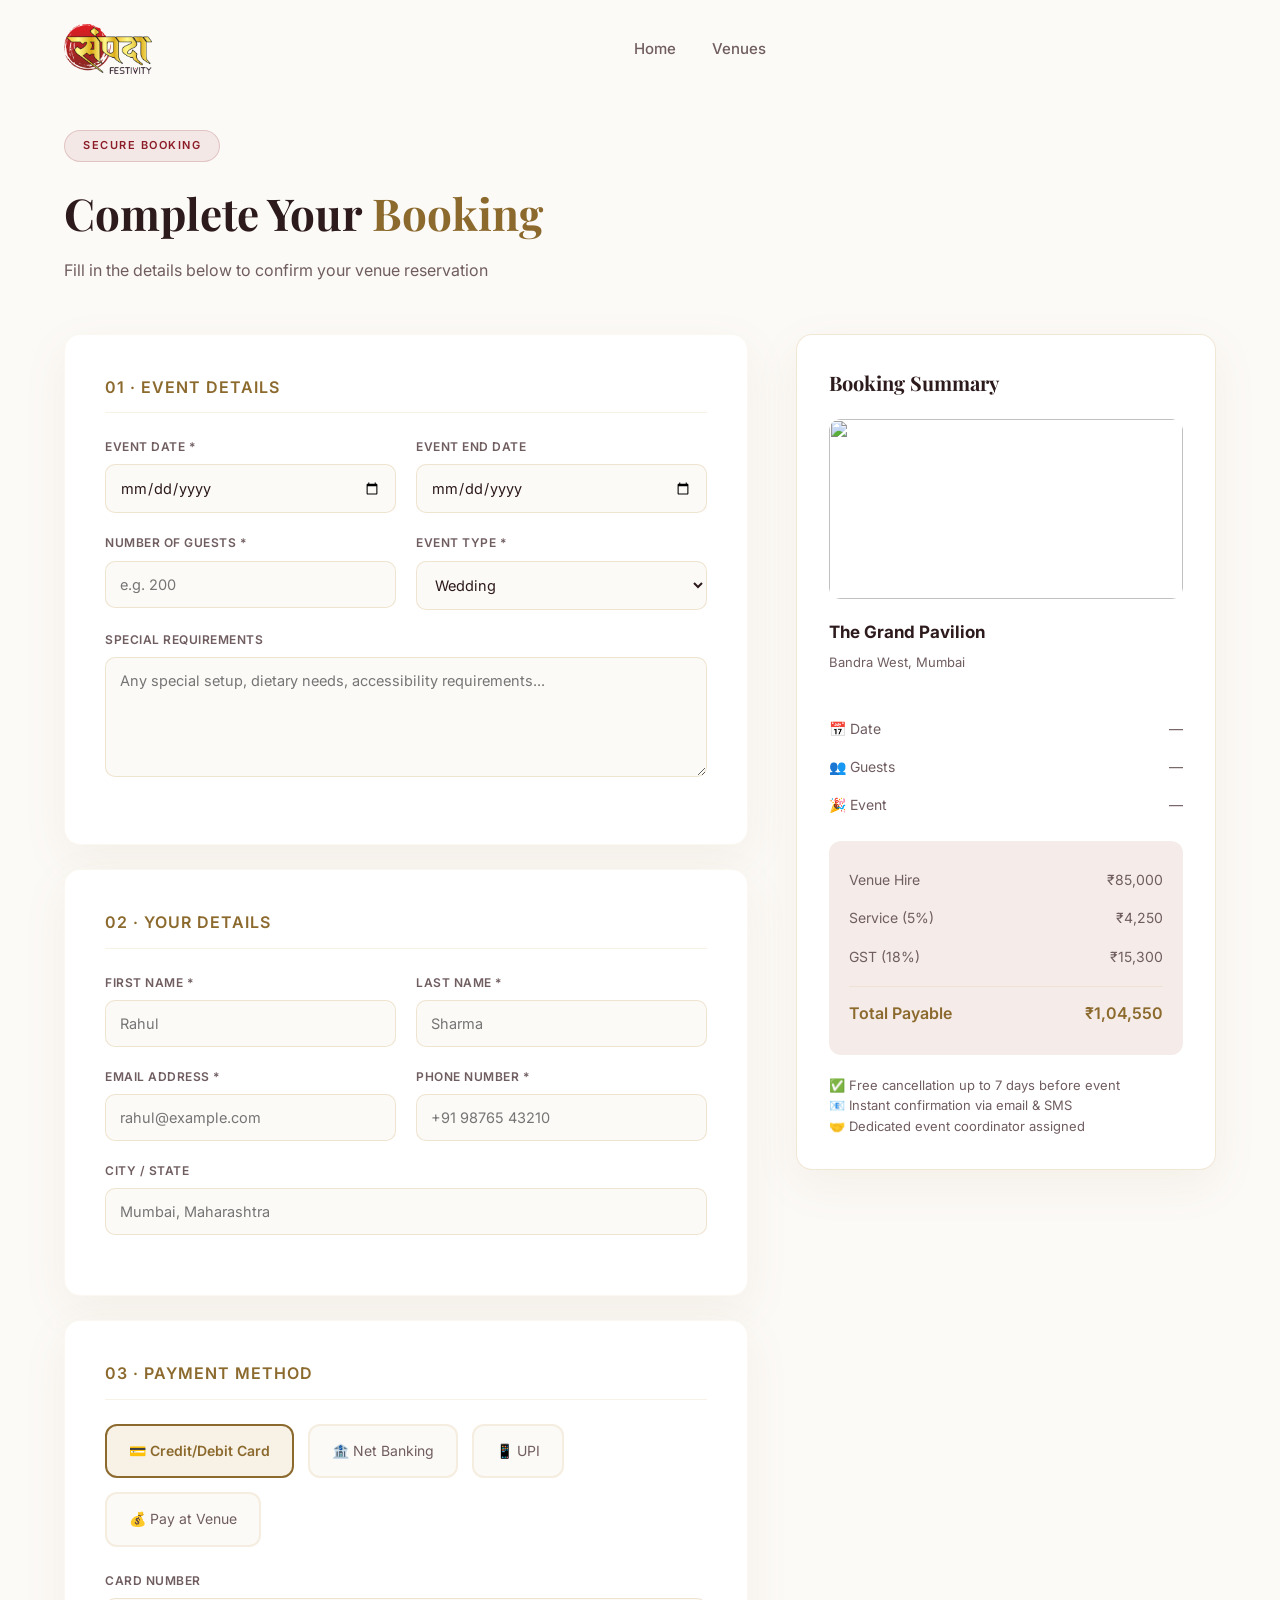
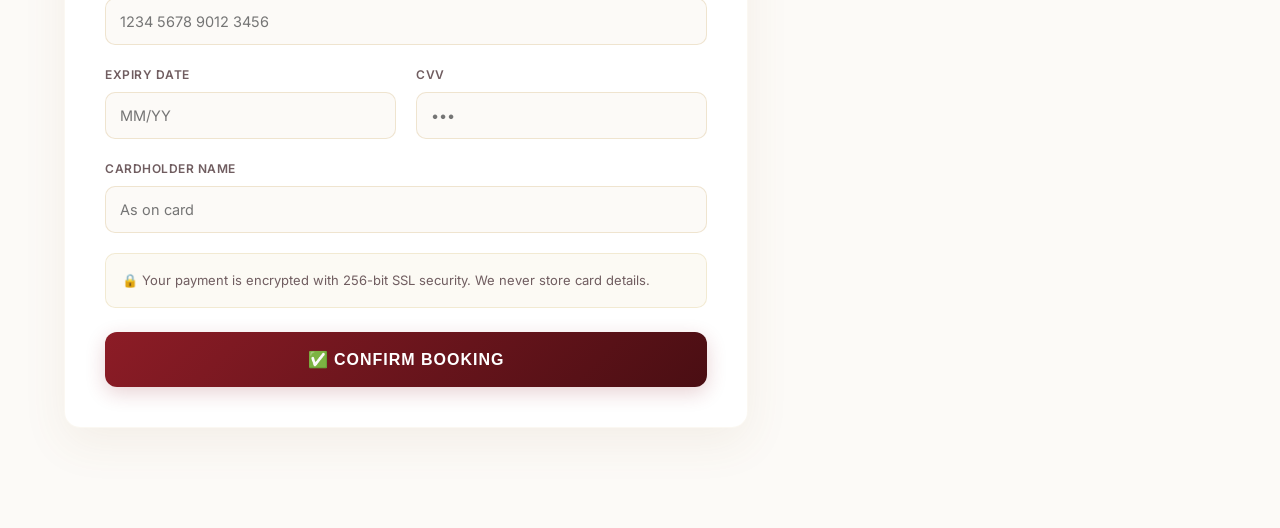
==== booking.html @ f0bd8e6b "Fix mobile header navigation layout, transparent hamburger contrast, and hero elements on small view" ====
<!DOCTYPE html>
<html lang="en">
<head>
  <meta charset="UTF-8"/>
  <meta name="viewport" content="width=device-width, initial-scale=1.0"/>
  <title>Book a Venue – Sampada Festivity</title>
  <link rel="preconnect" href="https://fonts.googleapis.com"/>
  <link href="https://fonts.googleapis.com/css2?family=Playfair+Display:wght@400;600;700&family=Inter:wght@300;400;500;600&display=swap" rel="stylesheet"/>
  <link rel="stylesheet" href="css/style.css"/>
</head>
<body>
<nav class="navbar scrolled" id="navbar">
  <div class="nav-container">
    <a href="index.html" class="logo"><img src="img/logo.png" alt="Sampada Festivity"></a>
    <ul class="nav-links">
      <li><a href="index.html">Home</a></li>
      <li><a href="venues.html">Venues</a></li>
    </ul>
    <button class="hamburger" id="hamburger">&#9776;</button>
  </div>
</nav>

<section class="booking-page">
  <div class="container">
    <span class="section-tag">Secure Booking</span>
    <h1>Complete Your <span class="gold">Booking</span></h1>
    <p style="color:var(--text-muted);margin-top:8px;">Fill in the details below to confirm your venue reservation</p>

    <div class="booking-layout">
      <!-- FORM -->
      <div>
        <!-- Step 1: Event Details -->
        <div class="booking-form-card" style="margin-bottom:24px;">
          <div class="form-section-title">01 · Event Details</div>
          <div class="form-row">
            <div class="form-group">
              <label>Event Date *</label>
              <input type="date" id="eventDate" required/>
            </div>
            <div class="form-group">
              <label>Event End Date</label>
              <input type="date" id="eventEndDate"/>
            </div>
          </div>
          <div class="form-row">
            <div class="form-group">
              <label>Number of Guests *</label>
              <input type="number" id="guestCount" placeholder="e.g. 200" min="10" required/>
            </div>
            <div class="form-group">
              <label>Event Type *</label>
              <select id="eventType">
                <option>Wedding</option>
                <option>Corporate</option>
                <option>Birthday</option>
                <option>Conference</option>
                <option>Party</option>
                <option>Other</option>
              </select>
            </div>
          </div>
          <div class="form-group">
            <label>Special Requirements</label>
            <textarea id="specialReq" placeholder="Any special setup, dietary needs, accessibility requirements..."></textarea>
          </div>
        </div>

        <!-- Step 2: Personal Info -->
        <div class="booking-form-card" style="margin-bottom:24px;">
          <div class="form-section-title">02 · Your Details</div>
          <div class="form-row">
            <div class="form-group">
              <label>First Name *</label>
              <input type="text" id="firstName" placeholder="Rahul" required/>
            </div>
            <div class="form-group">
              <label>Last Name *</label>
              <input type="text" id="lastName" placeholder="Sharma"/>
            </div>
          </div>
          <div class="form-row">
            <div class="form-group">
              <label>Email Address *</label>
              <input type="email" id="email" placeholder="rahul@example.com" required/>
            </div>
            <div class="form-group">
              <label>Phone Number *</label>
              <input type="tel" id="phone" placeholder="+91 98765 43210" required/>
            </div>
          </div>
          <div class="form-group">
            <label>City / State</label>
            <input type="text" id="city" placeholder="Mumbai, Maharashtra"/>
          </div>
        </div>

        <!-- Step 3: Payment -->
        <div class="booking-form-card">
          <div class="form-section-title">03 · Payment Method</div>
          <div class="payment-methods">
            <div class="pay-method active" onclick="selectPay(this)">💳 Credit/Debit Card</div>
            <div class="pay-method" onclick="selectPay(this)">🏦 Net Banking</div>
            <div class="pay-method" onclick="selectPay(this)">📱 UPI</div>
            <div class="pay-method" onclick="selectPay(this)">💰 Pay at Venue</div>
          </div>
          <div id="cardFields">
            <div class="form-group">
              <label>Card Number</label>
              <input type="text" placeholder="1234 5678 9012 3456" maxlength="19" id="cardNum" oninput="formatCard(this)"/>
            </div>
            <div class="form-row">
              <div class="form-group">
                <label>Expiry Date</label>
                <input type="text" placeholder="MM/YY" maxlength="5"/>
              </div>
              <div class="form-group">
                <label>CVV</label>
                <input type="password" placeholder="•••" maxlength="3"/>
              </div>
            </div>
            <div class="form-group">
              <label>Cardholder Name</label>
              <input type="text" placeholder="As on card"/>
            </div>
          </div>

          <div style="background:rgba(201,168,76,.06);border:1px solid rgba(201,168,76,.2);border-radius:10px;padding:16px;margin-top:16px;font-size:13px;color:var(--text-muted);">
            🔒 Your payment is encrypted with 256-bit SSL security. We never store card details.
          </div>

          <button class="btn btn-primary btn-full" style="margin-top:24px;border:none;cursor:pointer;font-size:16px;padding:18px;" onclick="submitBooking()">
            ✅ Confirm Booking
          </button>
        </div>
      </div>

      <!-- SUMMARY -->
      <div>
        <div class="booking-summary">
          <h3 style="font-family:'Playfair Display',serif;font-size:20px;margin-bottom:20px;">Booking Summary</h3>
          <img id="summaryImg" class="summary-venue-img" src="" alt=""/>
          <h4 id="summaryName" style="font-size:17px;margin-bottom:6px;">—</h4>
          <p style="color:var(--text-muted);font-size:13px;margin-bottom:20px;" id="summaryLocation">—</p>

          <div style="border-top:1px solid rgba(255,255,255,.06);padding-top:16px;">
            <div class="price-row"><span>📅 Date</span><span id="summaryDate">—</span></div>
            <div class="price-row"><span>👥 Guests</span><span id="summaryGuests">—</span></div>
            <div class="price-row"><span>🎉 Event</span><span id="summaryType">—</span></div>
          </div>

          <div class="price-breakdown" style="margin-top:16px;">
            <div class="price-row"><span>Venue Hire</span><span id="sumBase">₹—</span></div>
            <div class="price-row"><span>Service (5%)</span><span id="sumService">₹—</span></div>
            <div class="price-row"><span>GST (18%)</span><span id="sumGST">₹—</span></div>
            <div class="price-row total"><span>Total Payable</span><span id="sumTotal">₹—</span></div>
          </div>

          <div style="margin-top:20px;font-size:13px;color:var(--text-muted);line-height:1.6;">
            ✅ Free cancellation up to 7 days before event<br/>
            📧 Instant confirmation via email & SMS<br/>
            🤝 Dedicated event coordinator assigned
          </div>
        </div>
      </div>
    </div>
  </div>
</section>

<script src="js/data.js"></script>
<script src="js/main.js"></script>
<script>
// Load saved booking data
let bookingData = {};
try { bookingData = JSON.parse(sessionStorage.getItem('bookingData') || '{}'); } catch(e){}

const venue = venues.find(v => v.id === bookingData.venueId) || venues[0];
const price = venue.price;

// Pre-fill form
if(bookingData.date) document.getElementById('eventDate').value = bookingData.date;
if(bookingData.guests) document.getElementById('guestCount').value = bookingData.guests;
if(bookingData.type) document.getElementById('eventType').value = bookingData.type;

// Summary
document.getElementById('summaryImg').src = venue.img;
document.getElementById('summaryName').textContent = venue.name;
document.getElementById('summaryLocation').textContent = venue.location;
document.getElementById('summaryDate').textContent = bookingData.date || '—';
document.getElementById('summaryGuests').textContent = bookingData.guests ? bookingData.guests + ' guests' : '—';
document.getElementById('summaryType').textContent = bookingData.type || '—';

const fmt = n => '₹' + n.toLocaleString('en-IN');
const service = Math.round(price * .05);
const gst = Math.round(price * .18);
const total = price + service + gst;
document.getElementById('sumBase').textContent = fmt(price);
document.getElementById('sumService').textContent = fmt(service);
document.getElementById('sumGST').textContent = fmt(gst);
document.getElementById('sumTotal').textContent = fmt(total);

function selectPay(el){
  document.querySelectorAll('.pay-method').forEach(e => e.classList.remove('active'));
  el.classList.add('active');
  document.getElementById('cardFields').style.display =
    el.textContent.includes('Card') ? 'block' : 'none';
}

function formatCard(el){
  el.value = el.value.replace(/\D/g,'').replace(/(.{4})/g,'$1 ').trim().slice(0,19);
}

function submitBooking(){
  const required = ['eventDate','guestCount','firstName','email','phone'];
  for(const id of required){
    if(!document.getElementById(id)?.value){
      document.getElementById(id)?.focus();
      alert('Please fill in all required fields.');
      return;
    }
  }
  const ref = 'SF' + Date.now().toString().slice(-8).toUpperCase();
  const finalData = {
    ref, venueName: venue.name, venueLocation: venue.location,
    date: document.getElementById('eventDate').value,
    guests: document.getElementById('guestCount').value,
    type: document.getElementById('eventType').value,
    name: document.getElementById('firstName').value + ' ' + (document.getElementById('lastName').value||''),
    email: document.getElementById('email').value,
    total: fmt(total)
  };
  sessionStorage.setItem('confirmData', JSON.stringify(finalData));
  location.href = 'confirmation.html';
}

window.selectPay = selectPay;
window.formatCard = formatCard;
window.submitBooking = submitBooking;
</script>
</body>
</html>
---- css/style.css ----
/* ===== LIGHT LUXURY GOLD & CRIMSON THEME TOKENS ===== */
:root {
  --crimson: #8C1C26;       /* Premium Royal Crimson Red from logo */
  --crimson-light: #FDF7F7; /* Soft Crimson-tinted Ivory */
  --crimson-dark: #4A0E13;  /* Deep Rich Maroon */
  --gold: #C5A059;          /* Classic Gold */
  --gold-light: #E5CFA3;    /* Light Champagne Gold */
  --gold-dark: #8C6A2E;     /* Deep Metallic Gold */
  --dark: #1F1113;          /* Warm Black with Crimson undertones */
  --white: #FFFFFF;
  --bg-primary: #FCFAF7;    /* Luxurious Warm Alabaster */
  --bg-secondary: #F5ECE9;  /* Warm Champagne Crimson Sand */
  --bg-tertiary: #EAE2DC;   /* Soft Warm Linen */
  --text: #2D1A1C;          /* Deep Crimson-Charcoal */
  --text-muted: #705D60;    /* Muted Warm Slate Grey */
  --radius: 16px;
  --shadow: 0 15px 45px rgba(140, 106, 46, 0.08);
  --shadow-hover: 0 25px 60px rgba(140, 106, 46, 0.15);
  --border: 1px solid rgba(197, 160, 89, 0.15);
  --border-light: 1px solid rgba(197, 160, 89, 0.08);
}

/* ===== RESET & BASE ===== */
* {
  margin: 0;
  padding: 0;
  box-sizing: border-box;
}

html {
  scroll-behavior: smooth;
}

body {
  font-family: 'Inter', sans-serif;
  background: var(--bg-primary);
  color: var(--text);
  overflow-x: hidden;
  line-height: 1.6;
}

a {
  text-decoration: none;
  color: inherit;
  transition: all 0.3s ease;
}

img {
  max-width: 100%;
}

.container {
  max-width: 1200px;
  margin: 0 auto;
  padding: 0 24px;
}

.section {
  padding: 100px 0;
}

.gold {
  color: var(--gold-dark);
  font-weight: 700;
}

/* ===== BUTTONS ===== */
.btn {
  display: inline-block;
  padding: 14px 32px;
  border-radius: 50px;
  font-weight: 600;
  font-size: 14px;
  letter-spacing: 1px;
  text-transform: uppercase;
  cursor: pointer;
  transition: all 0.3s cubic-bezier(0.16, 1, 0.3, 1);
  border: 2px solid transparent;
}

.btn-primary {
  background: linear-gradient(135deg, var(--crimson) 0%, var(--crimson-dark) 100%);
  color: var(--white);
  box-shadow: 0 6px 20px rgba(140, 28, 38, 0.2);
}

.btn-primary:hover {
  transform: translateY(-2px);
  box-shadow: 0 10px 30px rgba(140, 28, 38, 0.35);
  background: var(--gold-dark);
  color: var(--white);
}

.btn-outline {
  border-color: var(--crimson);
  color: var(--crimson);
  background: rgba(140, 28, 38, 0.03);
}

.btn-outline:hover {
  background: var(--crimson);
  color: var(--white);
  box-shadow: 0 6px 20px rgba(140, 28, 38, 0.25);
}

.btn-white {
  background: var(--white);
  color: var(--text);
  border-color: rgba(140, 28, 38, 0.15);
}

.btn-white:hover {
  background: var(--bg-secondary);
  transform: translateY(-2px);
  border-color: var(--crimson);
}

.btn-gold {
  background: var(--crimson);
  color: var(--white);
  border-color: var(--crimson);
}

.btn-gold:hover {
  background: var(--crimson-dark);
}

.btn-book {
  background: var(--bg-secondary);
  border: 1px solid var(--crimson);
  color: var(--crimson);
  padding: 9px 22px;
  border-radius: 50px;
  font-size: 13px;
  font-weight: 600;
  transition: all 0.3s;
}

.btn-book:hover {
  background: var(--crimson);
  color: var(--white);
  transform: scale(1.05);
  box-shadow: 0 4px 12px rgba(140, 28, 38, 0.2);
}

/* ===== NAVBAR ===== */
.navbar {
  position: fixed;
  top: 0;
  left: 0;
  right: 0;
  z-index: 1000;
  padding: 24px 0;
  transition: all 0.4s ease;
  background: transparent;
}

.navbar.scrolled {
  background: rgba(249, 248, 245, 0.95);
  backdrop-filter: blur(20px);
  box-shadow: 0 4px 30px rgba(140, 106, 46, 0.05);
  padding: 14px 0;
  border-bottom: 1px solid rgba(197, 160, 89, 0.08);
}

.nav-container {
  max-width: 1200px;
  margin: 0 auto;
  padding: 0 24px;
  display: flex;
  align-items: center;
  justify-content: space-between;
  gap: 32px;
}

.logo {
  display: flex;
  align-items: center;
  gap: 12px;
}

.logo img {
  height: 50px;
  width: auto;
  object-fit: contain;
  transition: transform 0.3s cubic-bezier(0.16, 1, 0.3, 1);
  display: block;
}

.logo:hover img {
  transform: scale(1.06);
}

.nav-links {
  display: flex;
  list-style: none;
  gap: 36px;
  margin: 0 auto;
}

.nav-links a {
  font-size: 15px;
  color: var(--text-muted);
  font-weight: 500;
  transition: color 0.3s;
}

.nav-links a:hover, .nav-links a.active {
  color: var(--gold-dark);
}

.nav-actions {
  display: flex;
  gap: 14px;
}

.hamburger {
  display: none;
  background: none;
  border: none;
  color: var(--text);
  font-size: 26px;
  cursor: pointer;
}

/* ===== HERO SECTION ===== */
.hero-section {
  position: relative;
  width: 100%;
  height: 100vh;
  min-height: 700px;
  background: url('https://images.unsplash.com/photo-1519167758481-83f550bb49b3?w=1600&q=80') center/cover no-repeat fixed;
  display: flex;
  align-items: center;
  justify-content: center;
  padding: 0 24px;
}

.hero-overlay {
  position: absolute;
  inset: 0;
  background: linear-gradient(to bottom, rgba(29, 29, 38, 0.4), rgba(29, 29, 38, 0.8));
  z-index: 1;
}

.hero-content {
  position: relative;
  z-index: 2;
  text-align: center;
  max-width: 900px;
  margin-top: 60px;
}

.hero-badge {
  display: inline-block;
  background: rgba(255, 255, 255, 0.15);
  backdrop-filter: blur(10px);
  border: 1px solid rgba(255, 255, 255, 0.3);
  color: var(--white);
  padding: 8px 20px;
  border-radius: 50px;
  font-size: 12px;
  letter-spacing: 2px;
  margin-bottom: 24px;
  text-transform: uppercase;
  font-weight: 600;
}

.hero-content h1 {
  font-family: 'Playfair Display', serif;
  font-size: clamp(2.5rem, 5vw, 4.5rem);
  font-weight: 700;
  line-height: 1.1;
  color: var(--white);
  margin-bottom: 20px;
  text-shadow: 0 4px 20px rgba(0,0,0,0.4);
}

.hero-content h1 .gold {
  color: var(--gold);
}

.hero-content p {
  font-size: clamp(1rem, 2vw, 1.25rem);
  color: rgba(255, 255, 255, 0.9);
  max-width: 700px;
  margin: 0 auto 40px;
  font-weight: 400;
  text-shadow: 0 2px 10px rgba(0,0,0,0.5);
}

.hero-search {
  background: var(--white);
  padding: 16px;
  border-radius: 100px;
  display: flex;
  align-items: center;
  justify-content: space-between;
  box-shadow: 0 20px 40px rgba(0,0,0,0.2);
  max-width: 800px;
  margin: 0 auto;
}

.search-field {
  flex: 1;
  display: flex;
  flex-direction: column;
  text-align: left;
  padding: 0 24px;
  border-right: 1px solid rgba(0,0,0,0.1);
}

.search-field:last-of-type {
  border-right: none;
}

.search-field label {
  font-size: 11px;
  font-weight: 700;
  text-transform: uppercase;
  color: var(--text-muted);
  letter-spacing: 1px;
  margin-bottom: 4px;
}

.search-field select {
  border: none;
  background: transparent;
  font-size: 15px;
  font-weight: 600;
  color: var(--text);
  outline: none;
  font-family: 'Inter', sans-serif;
  cursor: pointer;
  appearance: none;
}

.search-btn {
  padding: 16px 36px;
  border-radius: 100px;
  font-size: 15px;
  border: none;
}

/* ===== SCROLL INDICATOR ===== */
.scroll-indicator {
  position: absolute;
  bottom: 40px;
  left: 50%;
  transform: translateX(-50%);
  display: flex;
  flex-direction: column;
  align-items: center;
  color: var(--white);
  cursor: pointer;
  z-index: 10;
  opacity: 0.8;
  transition: opacity 0.3s;
}

.scroll-indicator:hover {
  opacity: 1;
}

.scroll-indicator span {
  font-size: 11px;
  text-transform: uppercase;
  letter-spacing: 2px;
  margin-bottom: 12px;
  font-weight: 600;
  text-shadow: 0 2px 4px rgba(0,0,0,0.5);
}

.mouse-icon {
  width: 26px;
  height: 40px;
  border: 2px solid rgba(255,255,255,0.7);
  border-radius: 20px;
  position: relative;
  box-shadow: 0 2px 4px rgba(0,0,0,0.3);
}

.mouse-icon .wheel {
  width: 4px;
  height: 8px;
  background: var(--white);
  border-radius: 2px;
  position: absolute;
  top: 6px;
  left: 50%;
  transform: translateX(-50%);
  animation: scrollWheel 2s infinite ease-in-out;
}

@keyframes scrollWheel {
  0% { transform: translate(-50%, 0); opacity: 1; }
  100% { transform: translate(-50%, 15px); opacity: 0; }
}

/* ===== STATS BAR ===== */
.stats-bar {
  background: var(--bg-secondary);
  border-top: 1px solid rgba(197, 160, 89, 0.15);
  border-bottom: 1px solid rgba(197, 160, 89, 0.15);
  padding: 60px 0;
}

.stats-bar {
  display: flex;
  justify-content: center;
}

.stat-item {
  flex: 1;
  text-align: center;
  padding: 0 20px;
  border-right: 1px solid rgba(197, 160, 89, 0.12);
}

.stat-item:last-child {
  border-right: none;
}

.stat-num {
  font-family: 'Playfair Display', serif;
  font-size: 52px;
  font-weight: 700;
  color: var(--gold-dark);
}

.stat-item span:not(.stat-num) {
  font-size: 34px;
  color: var(--gold-dark);
  font-weight: 700;
}

.stat-item p {
  color: var(--text-muted);
  font-size: 13px;
  margin-top: 6px;
  letter-spacing: 1px;
  text-transform: uppercase;
  font-weight: 600;
}

/* ===== SECTION HEADER ===== */
.section-header {
  text-align: center;
  margin-bottom: 60px;
  position: relative;
}

.section-tag {
  display: inline-block;
  background: rgba(140, 28, 38, 0.08);
  border: 1px solid rgba(140, 28, 38, 0.18);
  color: var(--crimson);
  padding: 6px 18px;
  border-radius: 50px;
  font-size: 11px;
  letter-spacing: 1.5px;
  text-transform: uppercase;
  margin-bottom: 16px;
  font-weight: 600;
}

.section-header h2 {
  font-family: 'Playfair Display', serif;
  font-size: clamp(32px, 4vw, 46px);
  color: var(--text);
  font-weight: 600;
}

.view-all {
  position: absolute;
  right: 0;
  top: 50%;
  transform: translateY(-50%);
  color: var(--gold-dark);
  font-weight: 600;
  font-size: 14px;
  transition: all 0.3s;
}

.view-all:hover {
  letter-spacing: 1.5px;
  color: var(--text);
}

/* ===== CATEGORIES ===== */
.categories-grid {
  display: grid;
  grid-template-columns: repeat(6, 1fr);
  gap: 20px;
}

.category-card {
  background: var(--white);
  border: var(--border-light);
  border-radius: var(--radius);
  padding: 40px 20px;
  text-align: center;
  transition: all 0.3s cubic-bezier(0.16, 1, 0.3, 1);
  cursor: pointer;
  box-shadow: var(--shadow);
}

.category-card:hover {
  border-color: var(--crimson);
  background: var(--crimson-light);
  transform: translateY(-6px);
  box-shadow: var(--shadow-hover);
}

.cat-icon {
  font-size: 44px;
  margin-bottom: 18px;
  filter: drop-shadow(0 4px 8px rgba(140, 106, 46, 0.12));
}

.category-card h3 {
  font-size: 16px;
  font-weight: 600;
  margin-bottom: 6px;
  color: var(--text);
}

.category-card p {
  font-size: 12px;
  color: var(--text-muted);
}

/* ===== VENUE CARDS ===== */
.venues-grid {
  display: grid;
  grid-template-columns: repeat(3, 1fr);
  gap: 32px;
}

.venue-card {
  background: var(--white);
  border-radius: var(--radius);
  overflow: hidden;
  border: var(--border-light);
  transition: all 0.3s cubic-bezier(0.16, 1, 0.3, 1);
  box-shadow: var(--shadow);
}

.venue-card:hover {
  transform: translateY(-8px);
  border-color: rgba(140, 28, 38, 0.25);
  box-shadow: var(--shadow-hover);
}

.venue-img {
  position: relative;
  height: 240px;
  overflow: hidden;
}

.venue-img img {
  width: 100%;
  height: 100%;
  object-fit: cover;
  transition: transform 0.5s;
}

.venue-card:hover .venue-img img {
  transform: scale(1.06);
}

.venue-badge {
  position: absolute;
  top: 14px;
  left: 14px;
  background: var(--crimson);
  color: var(--white);
  padding: 6px 14px;
  border-radius: 50px;
  font-size: 10px;
  font-weight: 700;
  text-transform: uppercase;
  letter-spacing: 1px;
}

.venue-fav {
  position: absolute;
  top: 14px;
  right: 14px;
  background: rgba(255, 255, 255, 0.85);
  width: 36px;
  height: 36px;
  border-radius: 50%;
  display: flex;
  align-items: center;
  justify-content: center;
  cursor: pointer;
  font-size: 16px;
  transition: all 0.3s;
  box-shadow: 0 4px 10px rgba(0,0,0,0.08);
}

.venue-fav:hover {
  background: var(--white);
  transform: scale(1.1);
}

.venue-info {
  padding: 24px;
}

.venue-info h3 {
  font-family: 'Playfair Display', serif;
  font-size: 20px;
  font-weight: 600;
  margin-bottom: 10px;
  color: var(--text);
}

.venue-meta {
  display: flex;
  gap: 18px;
  color: var(--text-muted);
  font-size: 13.5px;
  margin-bottom: 18px;
}

.venue-footer {
  display: flex;
  align-items: center;
  justify-content: space-between;
  border-top: 1px solid rgba(197, 160, 89, 0.1);
  padding-top: 16px;
}

.venue-price {
  font-family: 'Playfair Display', serif;
  font-size: 24px;
  color: var(--crimson);
  font-weight: 700;
}

.venue-price span {
  font-size: 12px;
  color: var(--text-muted);
  font-family: 'Inter', sans-serif;
}

.venue-rating {
  display: flex;
  align-items: center;
  gap: 4px;
  font-size: 13.5px;
  font-weight: 500;
}

/* ===== HOW IT WORKS ===== */
.how-section {
  background: var(--bg-secondary);
}

.steps-grid {
  display: grid;
  grid-template-columns: repeat(4, 1fr);
  gap: 28px;
}

.step-card {
  background: var(--white);
  border: var(--border-light);
  border-radius: var(--radius);
  padding: 40px 28px;
  text-align: center;
  position: relative;
  transition: all 0.3s;
  box-shadow: var(--shadow);
}

.step-card:hover {
  border-color: var(--gold);
  transform: translateY(-6px);
  box-shadow: var(--shadow-hover);
}

.step-number {
  position: absolute;
  top: 20px;
  right: 24px;
  font-family: 'Playfair Display', serif;
  font-size: 56px;
  color: rgba(197, 160, 89, 0.12);
  font-weight: 700;
}

.step-icon {
  font-size: 46px;
  margin-bottom: 20px;
  filter: drop-shadow(0 4px 8px rgba(140, 106, 46, 0.1));
}

.step-card h3 {
  font-size: 18px;
  font-weight: 600;
  margin-bottom: 12px;
  color: var(--text);
}

.step-card p {
  color: var(--text-muted);
  font-size: 14px;
  line-height: 1.6;
}

/* ===== TESTIMONIALS ===== */
.testimonials-grid {
  display: grid;
  grid-template-columns: repeat(3, 1fr);
  gap: 28px;
}

.testimonial-card {
  background: var(--white);
  border: var(--border-light);
  border-radius: var(--radius);
  padding: 36px;
  transition: all 0.3s;
  box-shadow: var(--shadow);
}

.testimonial-card:hover {
  border-color: rgba(197, 160, 89, 0.3);
  box-shadow: var(--shadow-hover);
}

.featured-testimonial {
  border-color: rgba(197, 160, 89, 0.4);
  background: linear-gradient(135deg, rgba(197, 160, 89, 0.03), var(--white));
}

.stars {
  color: var(--gold-dark);
  font-size: 18px;
  margin-bottom: 18px;
}

.testimonial-card p {
  color: var(--text-muted);
  font-size: 14.5px;
  line-height: 1.8;
  margin-bottom: 28px;
  font-style: italic;
}

.testimonial-author {
  display: flex;
  align-items: center;
  gap: 14px;
}

.author-avatar {
  width: 46px;
  height: 46px;
  border-radius: 50%;
  background: var(--gold-light);
  color: var(--gold-dark);
  display: flex;
  align-items: center;
  justify-content: center;
  font-weight: 700;
  font-size: 18px;
}

.testimonial-author strong {
  display: block;
  font-size: 15px;
  color: var(--text);
}

.testimonial-author span {
  font-size: 12px;
  color: var(--text-muted);
}

/* ===== FOOTER ===== */
.footer {
  background: var(--white);
  padding: 80px 0 0;
  border-top: 1px solid rgba(197, 160, 89, 0.12);
}

.footer-grid {
  display: grid;
  grid-template-columns: 2fr 1fr 1fr 1fr;
  gap: 48px;
  margin-bottom: 60px;
}

.footer-brand p {
  color: var(--text-muted);
  font-size: 14.5px;
  line-height: 1.8;
  margin: 18px 0 24px;
}

.social-links {
  display: flex;
  gap: 14px;
}

.social-links a {
  font-size: 24px;
  transition: transform 0.3s;
}

.social-links a:hover {
  transform: scale(1.2) translateY(-2px);
}

.footer-col h4 {
  font-size: 16px;
  font-weight: 600;
  color: var(--text);
  margin-bottom: 24px;
}

.footer-col ul {
  list-style: none;
}

.footer-col ul li {
  margin-bottom: 12px;
  color: var(--text-muted);
  font-size: 14px;
}

.footer-col ul li a {
  color: var(--text-muted);
  transition: color 0.3s;
}

.footer-col ul li a:hover {
  color: var(--gold-dark);
}

.footer-bottom {
  border-top: 1px solid rgba(197, 160, 89, 0.08);
  padding: 24px 0;
  display: flex;
  justify-content: space-between;
  color: var(--text-muted);
  font-size: 13.5px;
}

/* ===== VENUES PAGE ===== */
.page-header {
  padding: 140px 0 70px;
  background: linear-gradient(to bottom, var(--bg-secondary), var(--bg-primary));
  text-align: center;
  border-bottom: 1px solid rgba(197, 160, 89, 0.08);
}

.page-header h1 {
  font-family: 'Playfair Display', serif;
  font-size: clamp(38px, 5vw, 56px);
  margin-bottom: 12px;
}

/* ===== FADE IN UTILITIES ===== */
.fade-in {
  opacity: 0;
  transform: translateY(30px);
  transition: opacity 0.8s ease-out, transform 0.8s ease-out;
}

.fade-in.visible {
  opacity: 1;
  transform: translateY(0);
}
  color: var(--text);
}

.page-header p {
  color: var(--text-muted);
  font-size: 16px;
}

.filters-bar {
  background: rgba(249, 248, 245, 0.9);
  backdrop-filter: blur(15px);
  border-bottom: 1px solid rgba(197, 160, 89, 0.1);
  padding: 24px 0;
  position: sticky;
  top: 70px;
  z-index: 100;
}

.filters-inner {
  display: flex;
  gap: 14px;
  align-items: center;
  flex-wrap: wrap;
}

.filter-select {
  background: var(--white);
  border: 1px solid rgba(197, 160, 89, 0.2);
  color: var(--text);
  padding: 12px 18px;
  border-radius: 10px;
  font-size: 14px;
  cursor: pointer;
  font-family: 'Inter', sans-serif;
  outline: none;
}

.filter-select:focus {
  border-color: var(--gold-dark);
}

.filter-tag {
  background: transparent;
  border: 1px solid rgba(197, 160, 89, 0.2);
  color: var(--text-muted);
  padding: 10px 20px;
  border-radius: 50px;
  font-size: 13px;
  cursor: pointer;
  transition: all 0.3s;
}

.filter-tag.active, .filter-tag:hover {
  background: var(--gold-dark);
  color: var(--white);
  border-color: var(--gold-dark);
  box-shadow: 0 4px 10px rgba(140, 106, 46, 0.2);
}

.results-count {
  margin-left: auto;
  color: var(--text-muted);
  font-size: 14px;
}

.venues-page-grid {
  display: grid;
  grid-template-columns: repeat(3, 1fr);
  gap: 32px;
  padding: 60px 0;
}

/* ===== DETAIL PAGE ===== */
.detail-gallery {
  display: grid;
  grid-template-columns: 2fr 1fr;
  gap: 10px;
  height: 520px;
  margin-top: 100px;
}

.gallery-main {
  border-radius: var(--radius) 0 0 var(--radius);
  overflow: hidden;
}

.gallery-main img {
  width: 100%;
  height: 100%;
  object-fit: cover;
}

.gallery-side {
  display: grid;
  grid-rows: 1fr 1fr;
  gap: 10px;
}

.gallery-side img {
  width: 100%;
  height: 255px;
  object-fit: cover;
}

.gallery-side img:last-child {
  border-radius: 0 0 var(--radius) 0;
}

.gallery-side img:first-child {
  border-radius: 0 var(--radius) 0 0;
}

.detail-content {
  display: grid;
  grid-template-columns: 1fr 400px;
  gap: 48px;
  padding: 60px 0;
}

.detail-title {
  font-family: 'Playfair Display', serif;
  font-size: 42px;
  margin-bottom: 14px;
  color: var(--text);
}

.detail-meta {
  display: flex;
  gap: 28px;
  color: var(--text-muted);
  font-size: 14.5px;
  margin-bottom: 32px;
  flex-wrap: wrap;
}

.detail-desc {
  color: var(--text-muted);
  line-height: 1.9;
  font-size: 15.5px;
  margin-bottom: 36px;
}

.amenities-grid {
  display: grid;
  grid-template-columns: repeat(3, 1fr);
  gap: 14px;
  margin-bottom: 36px;
}

.amenity {
  background: var(--white);
  border: var(--border-light);
  padding: 16px 20px;
  border-radius: 12px;
  font-size: 13.5px;
  display: flex;
  align-items: center;
  gap: 12px;
  box-shadow: var(--shadow);
}

.booking-card {
  background: var(--white);
  border: 1px solid rgba(197, 160, 89, 0.25);
  border-radius: var(--radius);
  padding: 32px;
  position: sticky;
  top: 110px;
  box-shadow: var(--shadow);
}

.booking-card h3 {
  font-family: 'Playfair Display', serif;
  font-size: 24px;
  margin-bottom: 6px;
  color: var(--text);
}

.price-display {
  font-size: 40px;
  color: var(--gold-dark);
  font-family: 'Playfair Display', serif;
  margin: 14px 0;
  font-weight: 700;
}

.price-display span {
  font-size: 14px;
  color: var(--text-muted);
  font-family: 'Inter', sans-serif;
}

.form-group {
  margin-bottom: 20px;
}

.form-group label {
  display: block;
  font-size: 12px;
  color: var(--text-muted);
  margin-bottom: 8px;
  text-transform: uppercase;
  letter-spacing: .5px;
  font-weight: 600;
}

.form-group input, .form-group select {
  width: 100%;
  background: var(--bg-primary);
  border: 1px solid rgba(197, 160, 89, 0.25);
  color: var(--text);
  padding: 14px;
  border-radius: 10px;
  font-size: 14.5px;
  font-family: 'Inter', sans-serif;
  outline: none;
}

.form-group input:focus, .form-group select:focus {
  border-color: var(--gold-dark);
}

.price-breakdown {
  background: var(--bg-secondary);
  border-radius: 12px;
  padding: 20px;
  margin: 20px 0;
}

.price-row {
  display: flex;
  justify-content: space-between;
  font-size: 14px;
  padding: 8px 0;
  color: var(--text-muted);
}

.price-row.total {
  color: var(--gold-dark);
  font-weight: 600;
  border-top: 1px solid rgba(197, 160, 89, 0.15);
  margin-top: 10px;
  padding-top: 14px;
  font-size: 16px;
}

.btn-full {
  width: 100%;
  padding: 18px;
  font-size: 16px;
  border-radius: 12px;
  text-align: center;
  display: block;
  border: none;
}

/* ===== BOOKING PAGE ===== */
.booking-page {
  padding: 130px 0 100px;
}

.booking-page h1 {
  font-family: 'Playfair Display', serif;
  font-size: 44px;
  margin-bottom: 10px;
  color: var(--text);
}

.booking-layout {
  display: grid;
  grid-template-columns: 1fr 420px;
  gap: 48px;
  margin-top: 50px;
}

.booking-form-card {
  background: var(--white);
  border: var(--border-light);
  border-radius: var(--radius);
  padding: 40px;
  box-shadow: var(--shadow);
}

.form-section-title {
  font-size: 16px;
  font-weight: 600;
  color: var(--gold-dark);
  margin-bottom: 24px;
  padding-bottom: 12px;
  border-bottom: 1px solid rgba(197, 160, 89, 0.15);
  text-transform: uppercase;
  letter-spacing: 1px;
}

.form-row {
  display: grid;
  grid-template-columns: 1fr 1fr;
  gap: 20px;
}

.form-group textarea {
  width: 100%;
  background: var(--bg-primary);
  border: 1px solid rgba(197, 160, 89, 0.25);
  color: var(--text);
  padding: 14px;
  border-radius: 10px;
  font-size: 14.5px;
  font-family: 'Inter', sans-serif;
  resize: vertical;
  min-height: 120px;
  outline: none;
}

.form-group textarea:focus {
  border-color: var(--gold-dark);
}

.payment-methods {
  display: flex;
  gap: 14px;
  margin-bottom: 24px;
  flex-wrap: wrap;
}

.pay-method {
  border: 2px solid rgba(197, 160, 89, 0.15);
  border-radius: 12px;
  padding: 14px 22px;
  cursor: pointer;
  font-size: 14px;
  transition: all 0.3s;
  display: flex;
  align-items: center;
  gap: 10px;
  background: var(--bg-primary);
  color: var(--text-muted);
}

.pay-method.active {
  border-color: var(--gold-dark);
  background: rgba(197, 160, 89, 0.15);
  color: var(--gold-dark);
  font-weight: 600;
}

.booking-summary {
  background: var(--white);
  border: 1px solid rgba(197, 160, 89, 0.25);
  border-radius: var(--radius);
  padding: 32px;
  position: sticky;
  top: 110px;
  box-shadow: var(--shadow);
}

.summary-venue-img {
  width: 100%;
  height: 180px;
  object-fit: cover;
  border-radius: 12px;
  margin-bottom: 20px;
}

/* ===== CONFIRMATION PAGE ===== */
.confirm-page {
  min-height: 100vh;
  display: flex;
  align-items: center;
  justify-content: center;
  padding: 120px 24px;
  background: linear-gradient(to bottom, var(--bg-primary) 0%, var(--bg-secondary) 100%);
}

.confirm-card {
  background: var(--white);
  border: 1px solid rgba(197, 160, 89, 0.25);
  border-radius: 24px;
  padding: 60px;
  text-align: center;
  max-width: 640px;
  width: 100%;
  box-shadow: var(--shadow);
}

.confirm-icon {
  font-size: 90px;
  margin-bottom: 28px;
  animation: bounce .7s ease;
  filter: drop-shadow(0 10px 20px rgba(140, 106, 46, 0.15));
}

@keyframes bounce {
  0%, 100% { transform: scale(1); }
  50% { transform: scale(1.25); }
}

.confirm-card h1 {
  font-family: 'Playfair Display', serif;
  font-size: 42px;
  margin-bottom: 14px;
  color: var(--text);
}

.confirm-card p {
  color: var(--text-muted);
  font-size: 16.5px;
  line-height: 1.8;
  margin-bottom: 36px;
}

.booking-ref {
  background: var(--bg-secondary);
  border: 1px solid rgba(197, 160, 89, 0.2);
  border-radius: 12px;
  padding: 18px 28px;
  display: inline-block;
  margin-bottom: 36px;
}

.booking-ref span {
  font-size: 12px;
  color: var(--text-muted);
  display: block;
  margin-bottom: 6px;
  text-transform: uppercase;
  letter-spacing: 1px;
}

.booking-ref strong {
  font-size: 24px;
  color: var(--gold-dark);
  letter-spacing: 3px;
}

.confirm-details {
  display: grid;
  grid-template-columns: 1fr 1fr;
  gap: 20px;
  margin-bottom: 40px;
  text-align: left;
}

.confirm-detail-item {
  background: var(--bg-secondary);
  padding: 16px 20px;
  border-radius: 12px;
  border: 1px solid rgba(197, 160, 89, 0.08);
}

.confirm-detail-item span {
  font-size: 11.5px;
  color: var(--text-muted);
  display: block;
  margin-bottom: 6px;
  text-transform: uppercase;
  letter-spacing: .5px;
}

.confirm-detail-item strong {
  font-size: 15.5px;
  color: var(--text);
}

/* ===== RESPONSIVE ===== */
@media(max-width: 1024px) {
  .categories-grid { grid-template-columns: repeat(3, 1fr); }
  .venues-grid, .venues-page-grid { grid-template-columns: repeat(2, 1fr); }
  .footer-grid { grid-template-columns: 1fr 1fr; }
  .steps-grid { grid-template-columns: repeat(2, 1fr); }
  .detail-content { grid-template-columns: 1fr; }
  .booking-layout { grid-template-columns: 1fr; }
}

@media(max-width: 768px) {
  .navbar {
    padding: 16px 0;
  }
  .navbar.scrolled {
    padding: 10px 0;
  }
  .logo img {
    height: 38px;
  }

  .nav-links {
    display: none;
    flex-direction: column;
    position: fixed;
    top: 0;
    right: 0;
    width: 300px;
    height: 100vh;
    background: var(--crimson-dark);
    padding: 120px 40px 40px;
    gap: 28px;
    box-shadow: -10px 0 40px rgba(0, 0, 0, 0.25);
    z-index: 999;
    transition: transform 0.4s cubic-bezier(0.16, 1, 0.3, 1);
    transform: translateX(100%);
  }

  .nav-links.open {
    display: flex;
    transform: translateX(0);
  }

  .nav-links a {
    color: var(--bg-primary);
    font-size: 20px;
    font-family: 'Playfair Display', serif;
    letter-spacing: 1px;
  }

  .nav-links a:hover, .nav-links a.active {
    color: var(--gold-light);
  }

  .nav-actions {
    display: none;
    flex-direction: column;
    position: fixed;
    bottom: 50px;
    right: 40px;
    width: 220px;
    gap: 16px;
    z-index: 1000;
  }

  .nav-actions.open {
    display: flex;
    animation: fadeIn 0.4s ease forwards;
  }

  .hamburger {
    display: block;
    z-index: 1001;
    position: relative;
    color: var(--white);
    background: none;
    border: none;
    font-size: 28px;
    cursor: pointer;
  }
  
  .navbar.scrolled .hamburger {
    color: var(--text);
  }

  /* Hero Section Responsiveness */
  .hero-section {
    padding: 100px 20px 60px;
    height: auto;
    min-height: 100vh;
    display: flex;
    flex-direction: column;
    justify-content: center;
  }
  .hero-content {
    margin-top: 80px;
    width: 100%;
  }
  .hero-content h1 {
    font-size: clamp(1.8rem, 6vw, 2.6rem);
  }
  .hero-content p {
    font-size: 14px;
    padding: 0 10px;
    margin-bottom: 30px;
  }
  .hero-search {
    flex-direction: column;
    border-radius: var(--radius);
    padding: 24px;
    gap: 16px;
    width: 100%;
  }
  .search-field {
    border-right: none;
    border-bottom: 1px solid rgba(0,0,0,0.06);
    padding: 0 0 12px 0;
    width: 100%;
  }
  .search-field:last-of-type {
    border-bottom: none;
    padding-bottom: 0;
  }
  .search-btn {
    width: 100%;
    text-align: center;
    padding: 14px 20px;
  }
  .scroll-indicator {
    display: none;
  }

  /* Grid Fixes */
  .categories-grid { grid-template-columns: repeat(2, 1fr); gap: 12px; }
  .category-card { padding: 24px 12px; }
  .venues-grid, .venues-page-grid { grid-template-columns: 1fr; gap: 24px; }
  .testimonials-grid { grid-template-columns: 1fr; }
  .footer-grid { grid-template-columns: 1fr; gap: 32px; }
  .stats-bar { flex-wrap: wrap; padding: 40px 0; }
  .stat-item { flex: 50%; padding: 16px 0; }
  .stat-item:nth-child(2) { border-right: none; }
  .steps-grid { grid-template-columns: 1fr; gap: 24px; }
  .detail-gallery { grid-template-columns: 1fr; height: 260px; }
  .gallery-side { display: none; }
  .form-row { grid-template-columns: 1fr; gap: 16px; }
  .confirm-details { grid-template-columns: 1fr; }
}

@keyframes fadeIn {
  from { opacity: 0; transform: translateY(15px); }
  to { opacity: 1; transform: translateY(0); }
}

/* ===== ANIMATIONS ===== */
.fade-in {
  opacity: 0;
  transform: translateY(35px);
  transition: opacity 0.8s ease, transform 0.8s ease;
}

.fade-in.visible {
  opacity: 1;
  transform: translateY(0);
}

.no-results {
  text-align: center;
  padding: 60px;
  color: var(--text-muted);
}

.no-results p {
  font-size: 40px;
  margin-bottom: 12px;
}
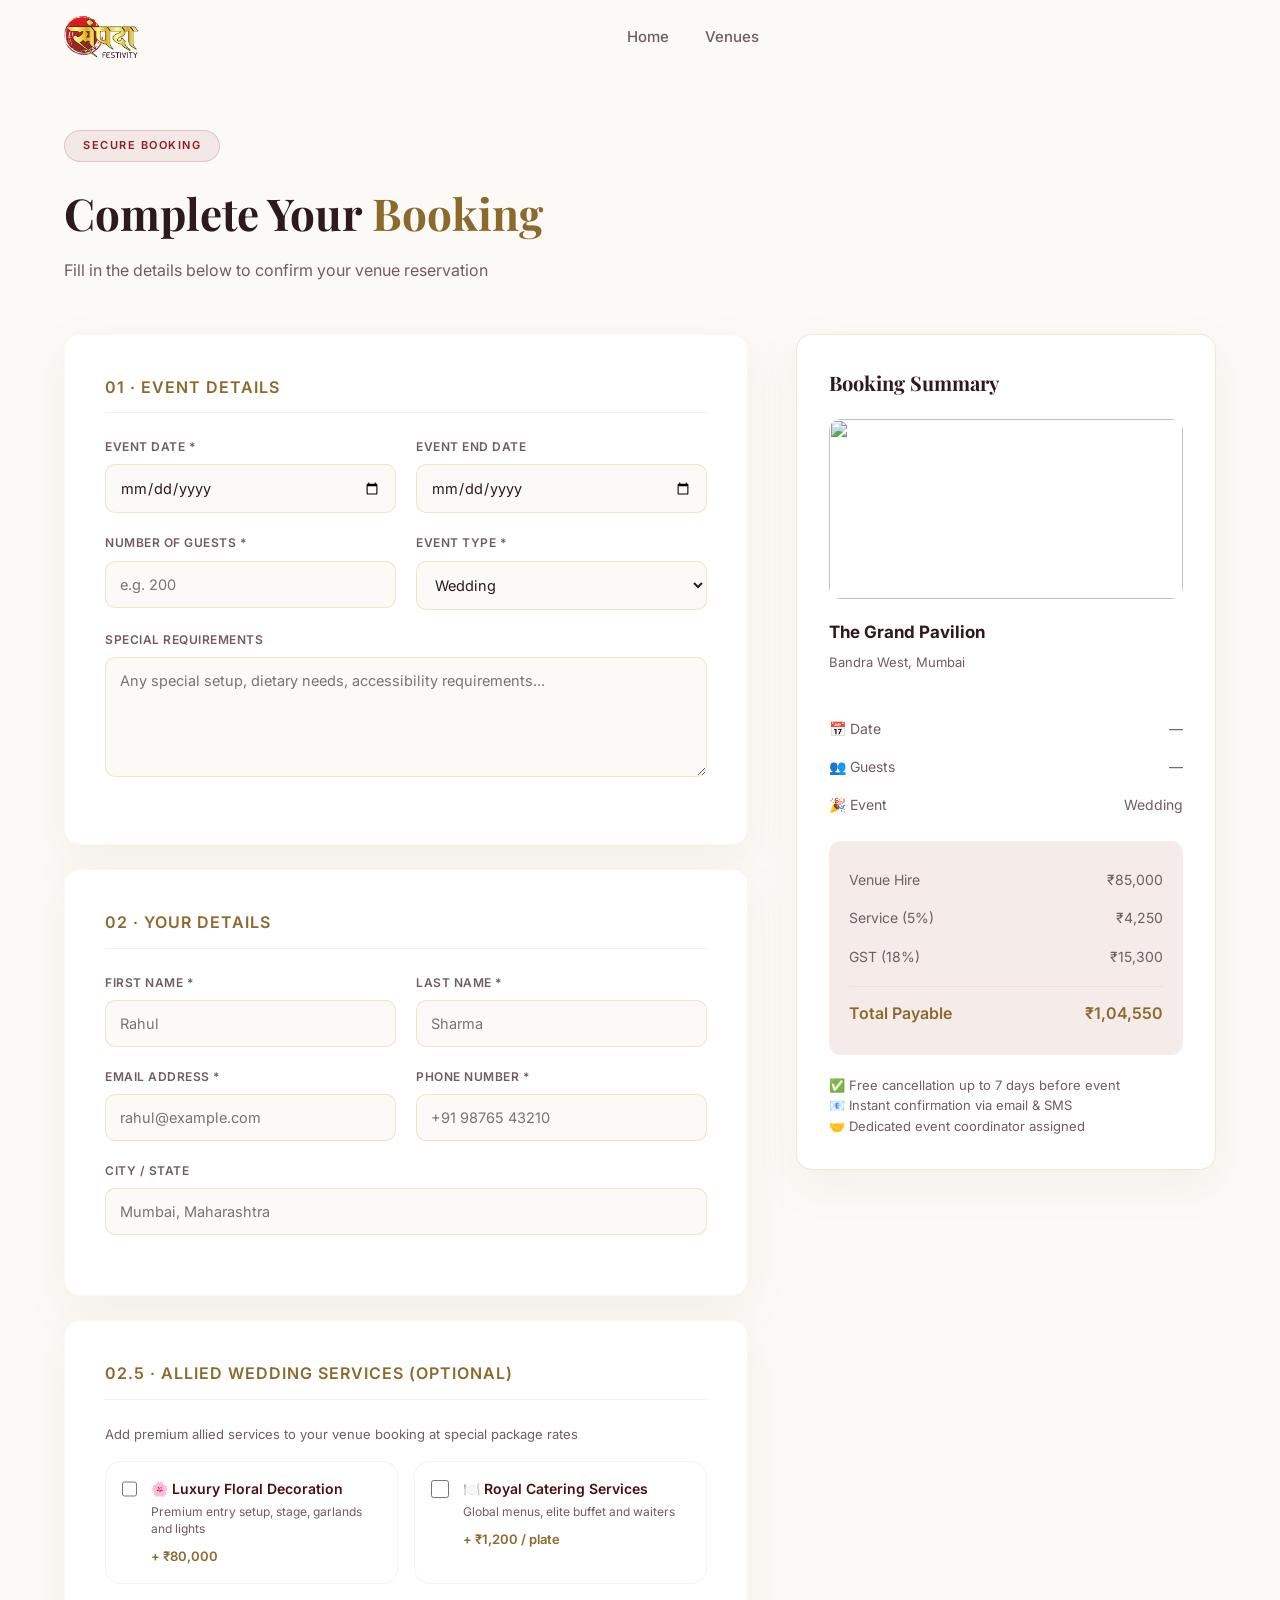
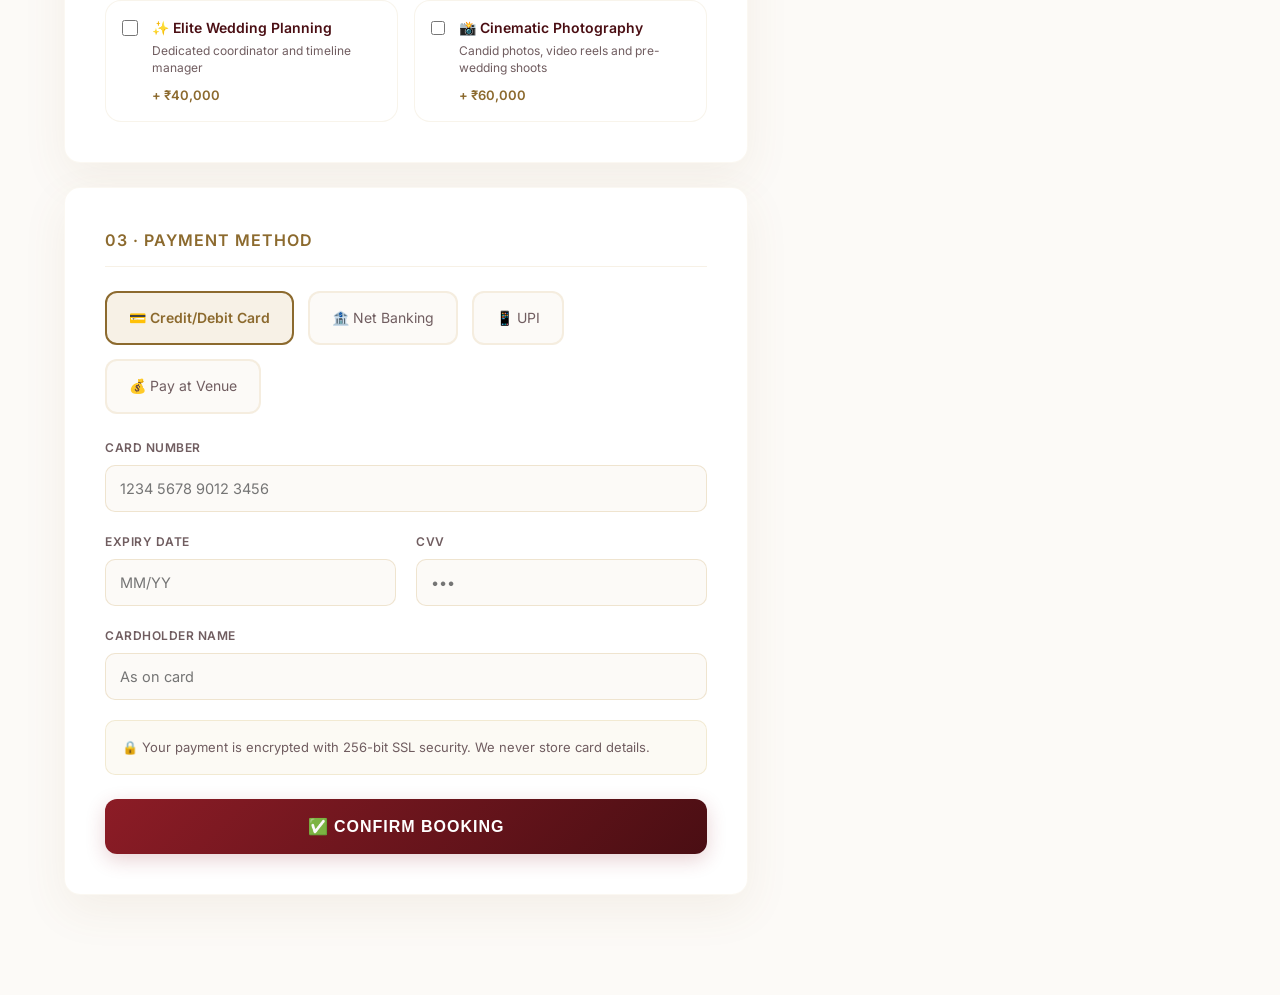
==== commit f9b32023: "Remodel platform to match GetYourVenue style with advanced filters, allied services and USPs" ====
--- a/booking.html
+++ b/booking.html
@@ -94,6 +94,46 @@
           </div>
         </div>
 
+        <!-- Step 2.5: Allied Services -->
+        <div class="booking-form-card" style="margin-bottom:24px;">
+          <div class="form-section-title">02.5 · Allied Wedding Services (Optional)</div>
+          <p style="font-size: 13px; color: var(--text-muted); margin-bottom: 16px;">Add premium allied services to your venue booking at special package rates</p>
+          <div class="allied-options-grid">
+            <label class="allied-opt-card">
+              <input type="checkbox" id="addDecor" onchange="updateAlliedPrices()"/>
+              <div class="allied-opt-details">
+                <span class="allied-opt-title">🌸 Luxury Floral Decoration</span>
+                <span class="allied-opt-desc">Premium entry setup, stage, garlands and lights</span>
+                <span class="allied-opt-price">+ ₹80,000</span>
+              </div>
+            </label>
+            <label class="allied-opt-card">
+              <input type="checkbox" id="addCatering" onchange="updateAlliedPrices()"/>
+              <div class="allied-opt-details">
+                <span class="allied-opt-title">🍽️ Royal Catering Services</span>
+                <span class="allied-opt-desc">Global menus, elite buffet and waiters</span>
+                <span class="allied-opt-price">+ ₹1,200 / plate</span>
+              </div>
+            </label>
+            <label class="allied-opt-card">
+              <input type="checkbox" id="addPlanning" onchange="updateAlliedPrices()"/>
+              <div class="allied-opt-details">
+                <span class="allied-opt-title">✨ Elite Wedding Planning</span>
+                <span class="allied-opt-desc">Dedicated coordinator and timeline manager</span>
+                <span class="allied-opt-price">+ ₹40,000</span>
+              </div>
+            </label>
+            <label class="allied-opt-card">
+              <input type="checkbox" id="addPhoto" onchange="updateAlliedPrices()"/>
+              <div class="allied-opt-details">
+                <span class="allied-opt-title">📸 Cinematic Photography</span>
+                <span class="allied-opt-desc">Candid photos, video reels and pre-wedding shoots</span>
+                <span class="allied-opt-price">+ ₹60,000</span>
+              </div>
+            </label>
+          </div>
+        </div>
+
         <!-- Step 3: Payment -->
         <div class="booking-form-card">
           <div class="form-section-title">03 · Payment Method</div>
@@ -175,28 +215,63 @@
 
 const venue = venues.find(v => v.id === bookingData.venueId) || venues[0];
 const price = venue.price;
+let alliedCost = 0;
+let finalPayable = 0;
+
+const fmt = n => '₹' + n.toLocaleString('en-IN');
 
 // Pre-fill form
 if(bookingData.date) document.getElementById('eventDate').value = bookingData.date;
 if(bookingData.guests) document.getElementById('guestCount').value = bookingData.guests;
 if(bookingData.type) document.getElementById('eventType').value = bookingData.type;
 
-// Summary
+// Event Listeners for Live Updates
+document.getElementById('eventDate').addEventListener('input', (e) => {
+  document.getElementById('summaryDate').textContent = e.target.value || '—';
+});
+document.getElementById('guestCount').addEventListener('input', (e) => {
+  document.getElementById('summaryGuests').textContent = e.target.value ? e.target.value + ' guests' : '—';
+  updateAlliedPrices();
+});
+document.getElementById('eventType').addEventListener('change', (e) => {
+  document.getElementById('summaryType').textContent = e.target.value || '—';
+});
+
+// Summary Initial Setups
 document.getElementById('summaryImg').src = venue.img;
 document.getElementById('summaryName').textContent = venue.name;
 document.getElementById('summaryLocation').textContent = venue.location;
-document.getElementById('summaryDate').textContent = bookingData.date || '—';
-document.getElementById('summaryGuests').textContent = bookingData.guests ? bookingData.guests + ' guests' : '—';
-document.getElementById('summaryType').textContent = bookingData.type || '—';
-
-const fmt = n => '₹' + n.toLocaleString('en-IN');
-const service = Math.round(price * .05);
-const gst = Math.round(price * .18);
-const total = price + service + gst;
-document.getElementById('sumBase').textContent = fmt(price);
-document.getElementById('sumService').textContent = fmt(service);
-document.getElementById('sumGST').textContent = fmt(gst);
-document.getElementById('sumTotal').textContent = fmt(total);
+document.getElementById('summaryDate').textContent = document.getElementById('eventDate').value || '—';
+document.getElementById('summaryGuests').textContent = document.getElementById('guestCount').value ? document.getElementById('guestCount').value + ' guests' : '—';
+document.getElementById('summaryType').textContent = document.getElementById('eventType').value || '—';
+
+function updateAlliedPrices() {
+  const guests = parseInt(document.getElementById('guestCount').value) || 200;
+  
+  let currentAdd = 0;
+  if(document.getElementById('addDecor')?.checked) currentAdd += 80000;
+  if(document.getElementById('addCatering')?.checked) currentAdd += (1200 * guests);
+  if(document.getElementById('addPlanning')?.checked) currentAdd += 40000;
+  if(document.getElementById('addPhoto')?.checked) currentAdd += 60000;
+  
+  alliedCost = currentAdd;
+  
+  const base = price + alliedCost;
+  const service = Math.round(base * .05);
+  const gst = Math.round(base * .18);
+  finalPayable = base + service + gst;
+  
+  document.getElementById('sumBase').textContent = fmt(price);
+  if(alliedCost > 0) {
+    document.getElementById('sumBase').innerHTML = `${fmt(price)} <span style="font-size:12px;color:var(--gold);font-weight:600;display:block;margin-top:4px;">(+ ${fmt(alliedCost)} Services)</span>`;
+  }
+  document.getElementById('sumService').textContent = fmt(service);
+  document.getElementById('sumGST').textContent = fmt(gst);
+  document.getElementById('sumTotal').textContent = fmt(finalPayable);
+}
+
+// Initial calculation
+updateAlliedPrices();
 
 function selectPay(el){
   document.querySelectorAll('.pay-method').forEach(e => e.classList.remove('active'));
@@ -226,7 +301,7 @@
     type: document.getElementById('eventType').value,
     name: document.getElementById('firstName').value + ' ' + (document.getElementById('lastName').value||''),
     email: document.getElementById('email').value,
-    total: fmt(total)
+    total: fmt(finalPayable)
   };
   sessionStorage.setItem('confirmData', JSON.stringify(finalData));
   location.href = 'confirmation.html';
@@ -235,6 +310,7 @@
 window.selectPay = selectPay;
 window.formatCard = formatCard;
 window.submitBooking = submitBooking;
+window.updateAlliedPrices = updateAlliedPrices;
 </script>
 </body>
 </html>
--- a/css/style.css
+++ b/css/style.css
@@ -150,7 +150,7 @@
   left: 0;
   right: 0;
   z-index: 1000;
-  padding: 24px 0;
+  padding: 16px 0;
   transition: all 0.4s ease;
   background: transparent;
 }
@@ -159,7 +159,7 @@
   background: rgba(249, 248, 245, 0.95);
   backdrop-filter: blur(20px);
   box-shadow: 0 4px 30px rgba(140, 106, 46, 0.05);
-  padding: 14px 0;
+  padding: 10px 0;
   border-bottom: 1px solid rgba(197, 160, 89, 0.08);
 }
 
@@ -180,11 +180,15 @@
 }
 
 .logo img {
-  height: 50px;
+  height: 42px;
   width: auto;
   object-fit: contain;
-  transition: transform 0.3s cubic-bezier(0.16, 1, 0.3, 1);
+  transition: all 0.3s cubic-bezier(0.16, 1, 0.3, 1);
   display: block;
+}
+
+.navbar.scrolled .logo img {
+  height: 34px;
 }
 
 .logo:hover img {
@@ -1352,13 +1356,16 @@
 
 @media(max-width: 768px) {
   .navbar {
-    padding: 16px 0;
+    padding: 8px 0;
   }
   .navbar.scrolled {
-    padding: 10px 0;
+    padding: 6px 0;
   }
   .logo img {
-    height: 38px;
+    height: 30px;
+  }
+  .navbar.scrolled .logo img {
+    height: 26px;
   }
 
   .nav-links {
@@ -1515,3 +1522,310 @@
   font-size: 40px;
   margin-bottom: 12px;
 }
+
+/* ===== POPULAR CHOICES CHIPS ===== */
+.popular-regions-container {
+  display: flex;
+  align-items: center;
+  gap: 12px;
+  margin: 20px auto 30px;
+  max-width: 900px;
+  justify-content: center;
+  flex-wrap: wrap;
+}
+
+.popular-label {
+  font-size: 13px;
+  color: var(--white);
+  opacity: 0.85;
+  font-weight: 500;
+}
+
+.popular-chips {
+  display: flex;
+  gap: 8px;
+  flex-wrap: wrap;
+  justify-content: center;
+}
+
+.chip {
+  font-size: 12px;
+  padding: 6px 14px;
+  border-radius: 100px;
+  background: rgba(255, 255, 255, 0.1);
+  color: var(--white);
+  border: 1px solid rgba(255, 255, 255, 0.15);
+  text-decoration: none;
+  transition: all 0.3s ease;
+}
+
+.chip:hover {
+  background: var(--gold);
+  color: var(--white);
+  border-color: var(--gold);
+  transform: translateY(-2px);
+}
+
+/* ===== UNIQUE SELLING PROPOSITIONS (USPs) ===== */
+.usps-section {
+  background: var(--white);
+  padding: 80px 0;
+  border-bottom: 1px solid rgba(197, 160, 89, 0.1);
+}
+
+.usps-grid {
+  display: grid;
+  grid-template-columns: repeat(3, 1fr);
+  gap: 32px;
+  margin-top: 48px;
+}
+
+.usp-card {
+  background: var(--cream);
+  border: 1px solid rgba(197, 160, 89, 0.12);
+  border-radius: var(--radius);
+  padding: 32px;
+  text-align: left;
+  transition: all 0.3s cubic-bezier(0.16, 1, 0.3, 1);
+}
+
+.usp-card:hover {
+  transform: translateY(-5px);
+  box-shadow: 0 12px 24px rgba(140, 28, 38, 0.04);
+  border-color: var(--gold);
+}
+
+.usp-icon {
+  font-size: 32px;
+  margin-bottom: 20px;
+  display: inline-block;
+}
+
+.usp-card h3 {
+  font-family: 'Playfair Display', serif;
+  font-size: 18px;
+  color: var(--crimson-dark);
+  margin-bottom: 12px;
+}
+
+.usp-card p {
+  font-size: 14px;
+  color: var(--text-muted);
+  line-height: 1.6;
+}
+
+/* ===== ALLIED SERVICES SECTION ===== */
+.services-section {
+  background: var(--cream);
+  padding: 80px 0;
+}
+
+.services-grid {
+  display: grid;
+  grid-template-columns: repeat(2, 1fr);
+  gap: 32px;
+  margin-top: 48px;
+}
+
+.service-card {
+  background: var(--white);
+  border-radius: var(--radius);
+  border: 1px solid rgba(197, 160, 89, 0.12);
+  overflow: hidden;
+  display: flex;
+  flex-direction: row;
+  transition: all 0.4s cubic-bezier(0.16, 1, 0.3, 1);
+}
+
+.service-card:hover {
+  transform: translateY(-5px);
+  box-shadow: 0 12px 30px rgba(140, 28, 38, 0.05);
+  border-color: var(--gold);
+}
+
+.service-img-wrapper {
+  flex: 40%;
+  position: relative;
+  overflow: hidden;
+}
+
+.service-img-wrapper img {
+  width: 100%;
+  height: 100%;
+  object-fit: cover;
+  transition: transform 0.4s ease;
+}
+
+.service-card:hover .service-img-wrapper img {
+  transform: scale(1.08);
+}
+
+.service-content {
+  flex: 60%;
+  padding: 24px;
+  display: flex;
+  flex-direction: column;
+  justify-content: space-between;
+  gap: 12px;
+}
+
+.service-content h3 {
+  font-family: 'Playfair Display', serif;
+  font-size: 18px;
+  color: var(--crimson);
+}
+
+.service-content p {
+  font-size: 13px;
+  color: var(--text-muted);
+  line-height: 1.6;
+}
+
+/* ===== UPGRADED VENUE CARD FEATURES ===== */
+.venue-type-tag {
+  font-size: 11px;
+  font-weight: 600;
+  text-transform: uppercase;
+  color: var(--gold-dark);
+  letter-spacing: 0.5px;
+  margin-bottom: 6px;
+  display: block;
+}
+
+.venue-card-loc {
+  font-size: 13px;
+  color: var(--text-muted);
+  margin-bottom: 14px;
+}
+
+.venue-features-row {
+  display: flex;
+  border-top: 1px solid rgba(0,0,0,0.05);
+  border-bottom: 1px solid rgba(0,0,0,0.05);
+  padding: 12px 0;
+  margin-bottom: 14px;
+  gap: 16px;
+}
+
+.feat-item {
+  display: flex;
+  align-items: center;
+  gap: 10px;
+  flex: 1;
+}
+
+.feat-icon {
+  font-size: 18px;
+}
+
+.feat-details {
+  display: flex;
+  flex-direction: column;
+}
+
+.feat-label {
+  font-size: 10px;
+  text-transform: uppercase;
+  color: var(--text-muted);
+  letter-spacing: 0.5px;
+}
+
+.feat-val {
+  font-size: 12px;
+  font-weight: 500;
+  color: var(--crimson-dark);
+}
+
+/* ===== ALLIED OPTIONS GRID IN BOOKING ===== */
+.allied-options-grid {
+  display: grid;
+  grid-template-columns: repeat(2, 1fr);
+  gap: 16px;
+}
+
+.allied-opt-card {
+  display: flex;
+  gap: 14px;
+  padding: 16px;
+  background: var(--white);
+  border: 1px solid rgba(197, 160, 89, 0.12);
+  border-radius: var(--radius);
+  cursor: pointer;
+  transition: all 0.3s ease;
+}
+
+.allied-opt-card input[type="checkbox"] {
+  width: 18px;
+  height: 18px;
+  accent-color: var(--crimson);
+  cursor: pointer;
+  margin-top: 2px;
+}
+
+.allied-opt-details {
+  display: flex;
+  flex-direction: column;
+  gap: 4px;
+}
+
+.allied-opt-title {
+  font-size: 14px;
+  font-weight: 600;
+  color: var(--crimson-dark);
+}
+
+.allied-opt-desc {
+  font-size: 12px;
+  color: var(--text-muted);
+  line-height: 1.4;
+}
+
+.allied-opt-price {
+  font-size: 13px;
+  font-weight: 600;
+  color: var(--gold-dark);
+  margin-top: 4px;
+}
+
+.allied-opt-card:hover {
+  border-color: var(--gold);
+}
+
+/* Specific select checked states */
+.allied-opt-card input[type="checkbox"]:checked + .allied-opt-details .allied-opt-title {
+  color: var(--gold-dark);
+}
+
+/* ===== RESPONSIVE OVERRIDES ===== */
+@media(max-width: 768px) {
+  .popular-regions-container {
+    margin: 15px auto 25px;
+    gap: 8px;
+  }
+  .popular-label {
+    width: 100%;
+    text-align: center;
+    margin-bottom: 4px;
+  }
+  .usps-grid {
+    grid-template-columns: 1fr;
+    gap: 16px;
+  }
+  .usp-card {
+    padding: 24px;
+  }
+  .services-grid {
+    grid-template-columns: 1fr;
+    gap: 20px;
+  }
+  .service-card {
+    flex-direction: column;
+  }
+  .service-img-wrapper {
+    height: 180px;
+  }
+  .allied-options-grid {
+    grid-template-columns: 1fr;
+    gap: 12px;
+  }
+}
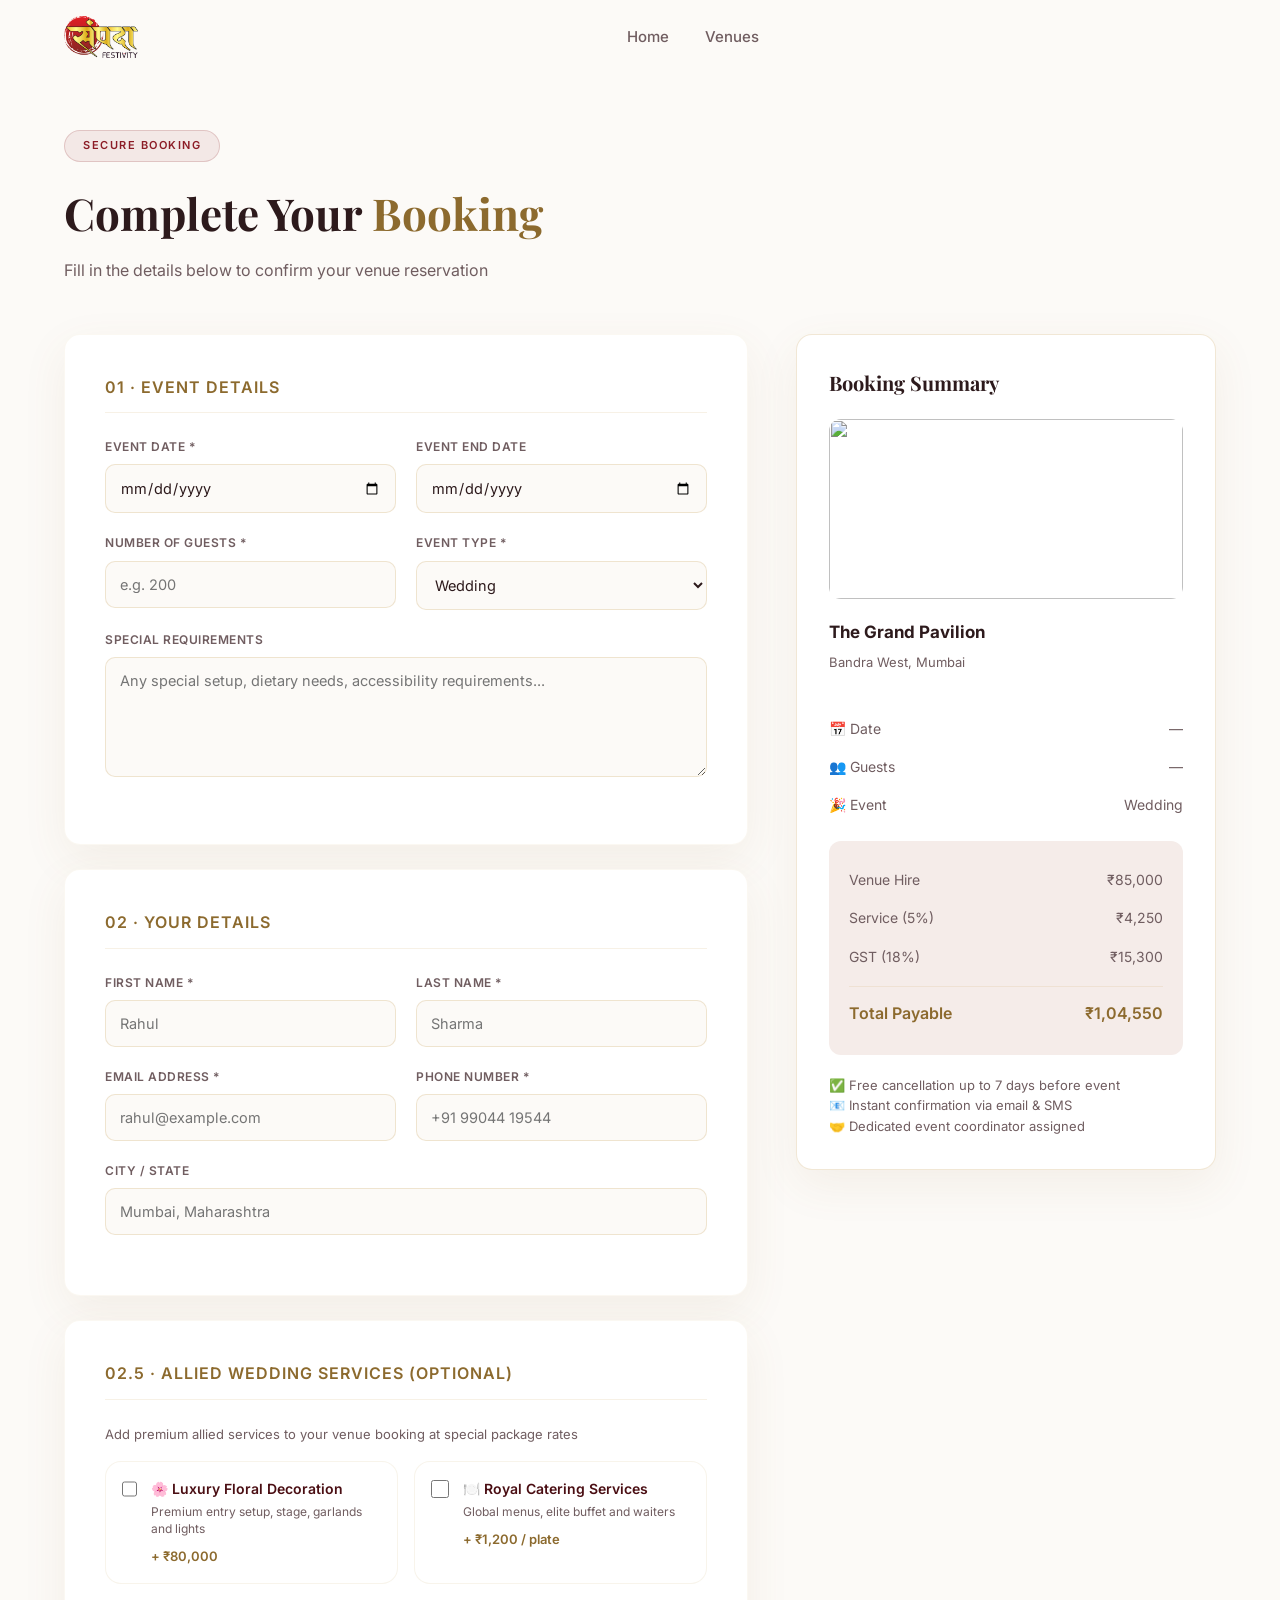
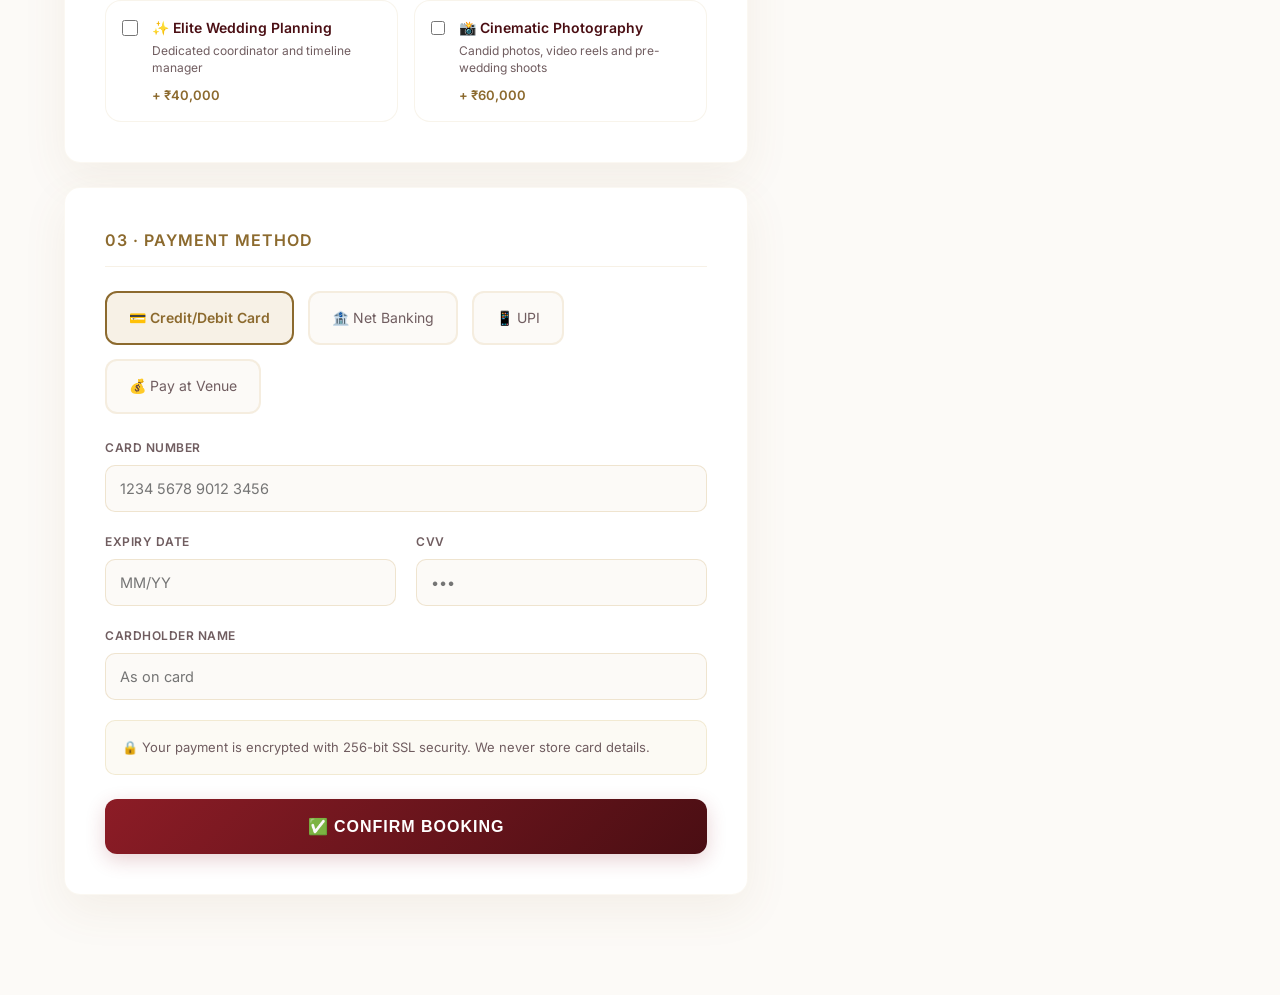
==== commit 5d7f1e49: "Update official company contact phone and email references across all pages" ====
--- a/booking.html
+++ b/booking.html
@@ -4,6 +4,8 @@
   <meta charset="UTF-8"/>
   <meta name="viewport" content="width=device-width, initial-scale=1.0"/>
   <title>Book a Venue – Sampada Festivity</title>
+  <meta name="privacy-policy" content="https://sampadafestivity.in/privacy-policy.html"/>
+  <link rel="privacy-policy" href="https://sampadafestivity.in/privacy-policy.html"/>
   <link rel="preconnect" href="https://fonts.googleapis.com"/>
   <link href="https://fonts.googleapis.com/css2?family=Playfair+Display:wght@400;600;700&family=Inter:wght@300;400;500;600&display=swap" rel="stylesheet"/>
   <link rel="stylesheet" href="css/style.css"/>
@@ -85,7 +87,7 @@
             </div>
             <div class="form-group">
               <label>Phone Number *</label>
-              <input type="tel" id="phone" placeholder="+91 98765 43210" required/>
+              <input type="tel" id="phone" placeholder="+91 99044 19544" required/>
             </div>
           </div>
           <div class="form-group">
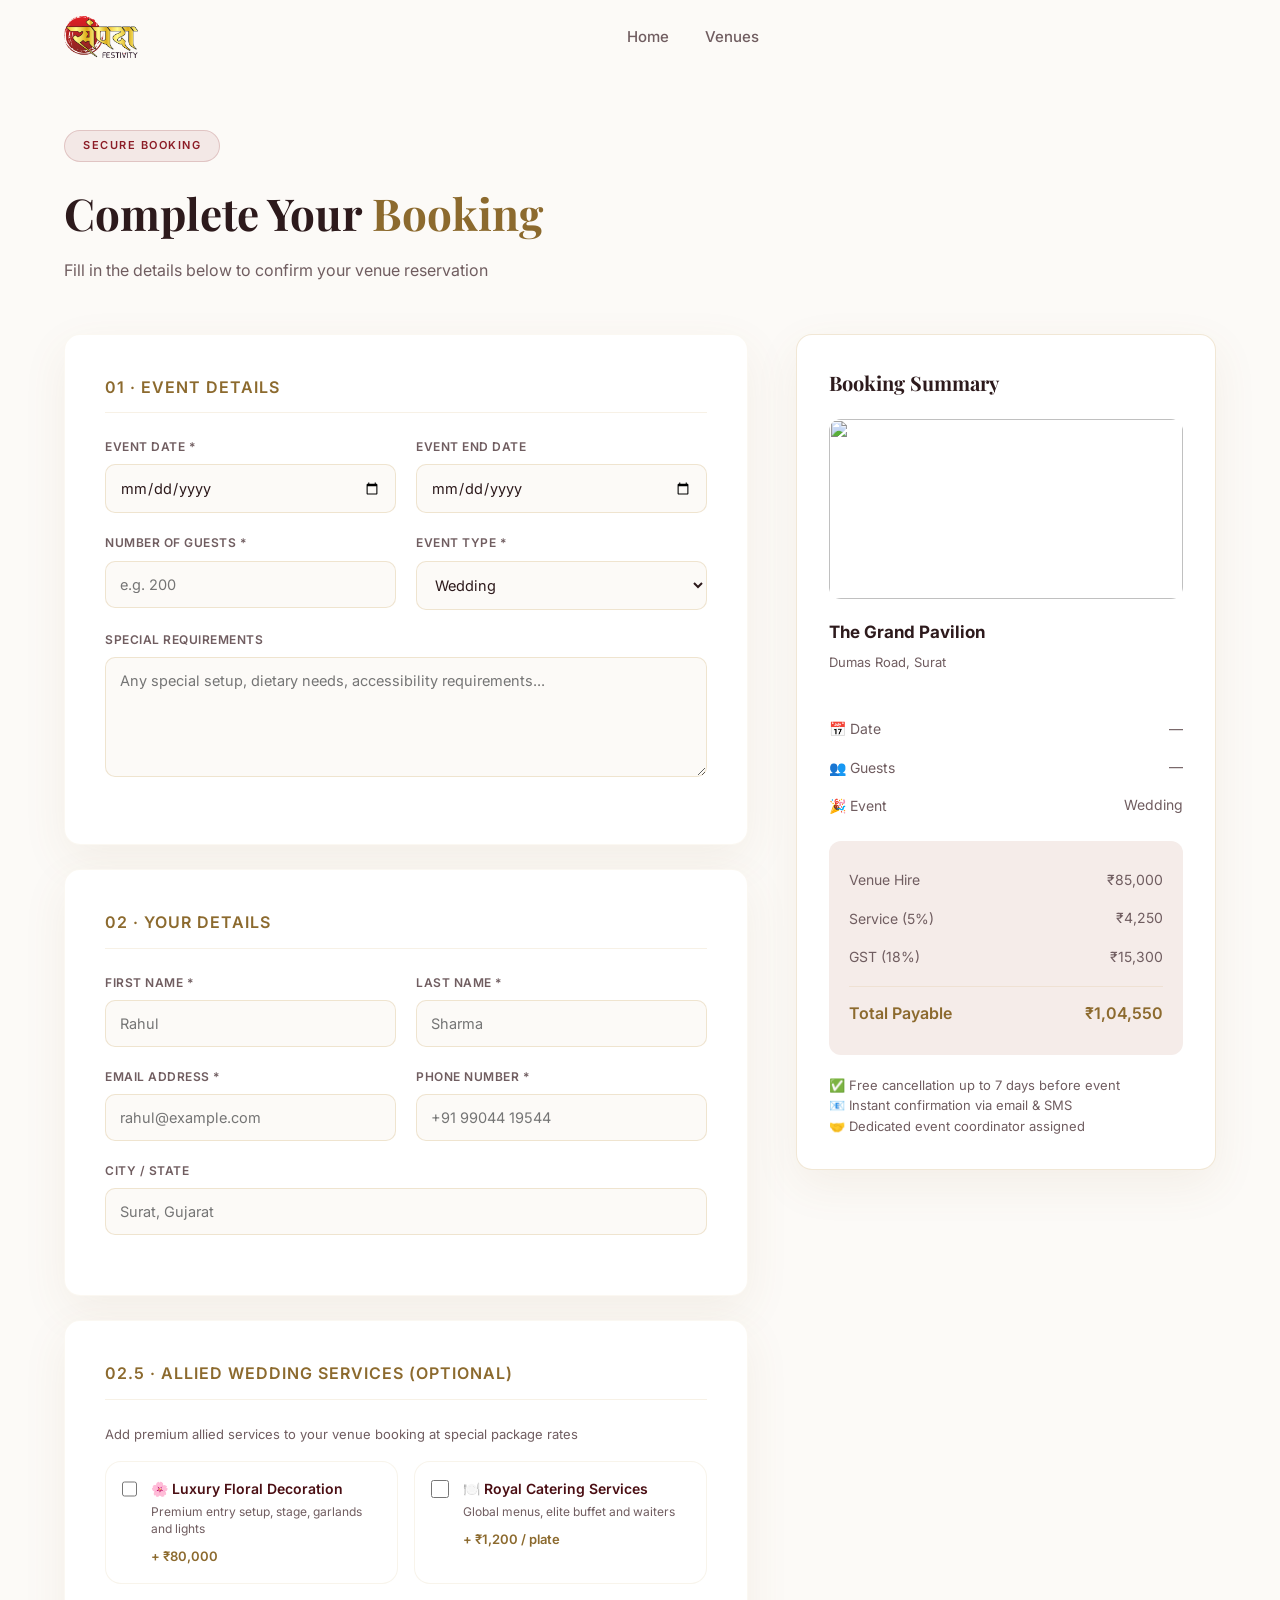
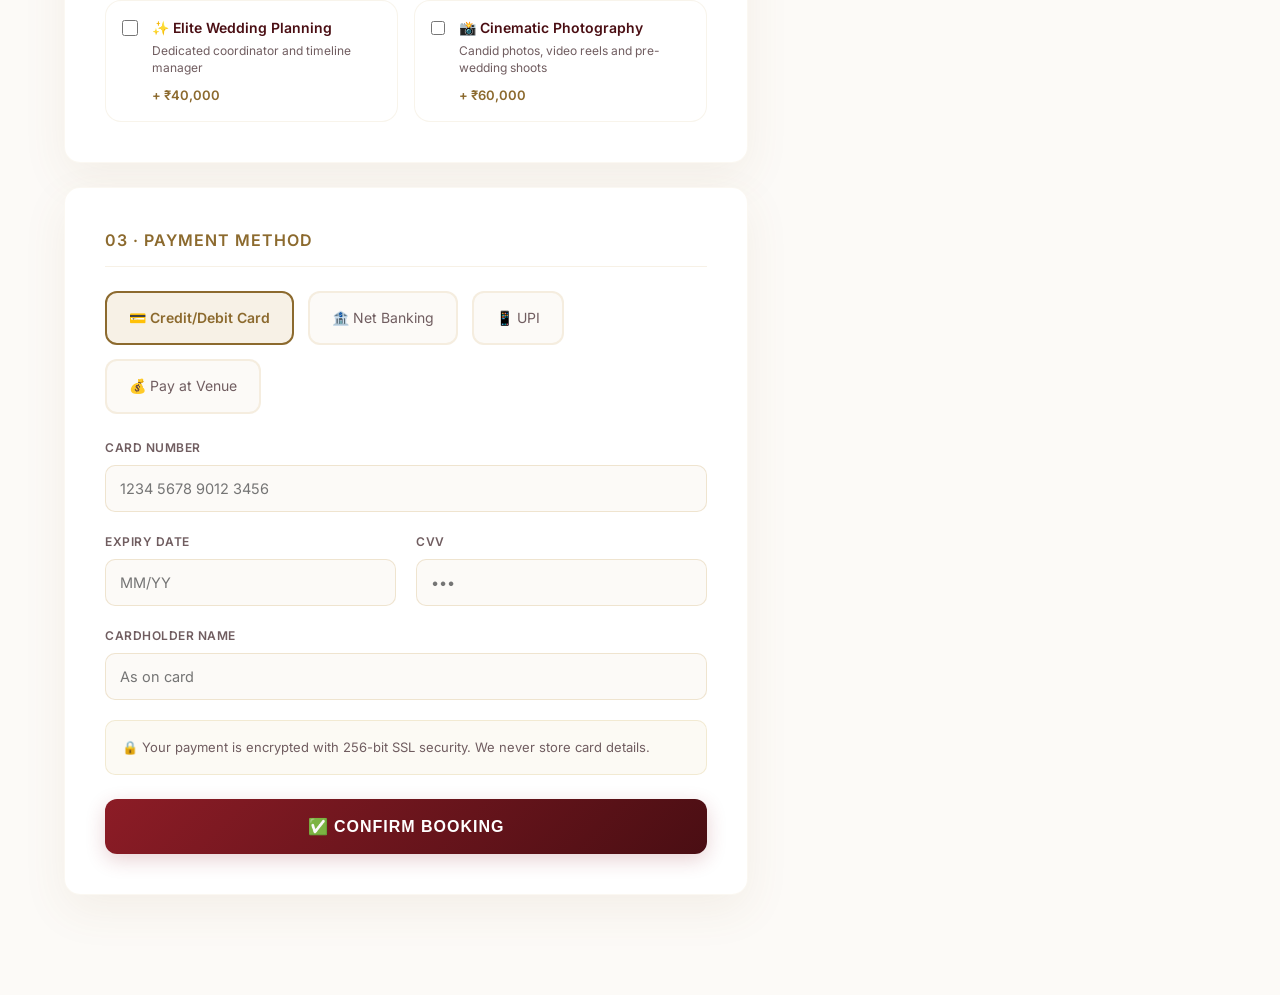
==== commit e3d78656: "Localize all contact locations, mock venue data, and legal jurisdictions to Surat, Gujarat" ====
--- a/booking.html
+++ b/booking.html
@@ -92,7 +92,7 @@
           </div>
           <div class="form-group">
             <label>City / State</label>
-            <input type="text" id="city" placeholder="Mumbai, Maharashtra"/>
+            <input type="text" id="city" placeholder="Surat, Gujarat"/>
           </div>
         </div>
 
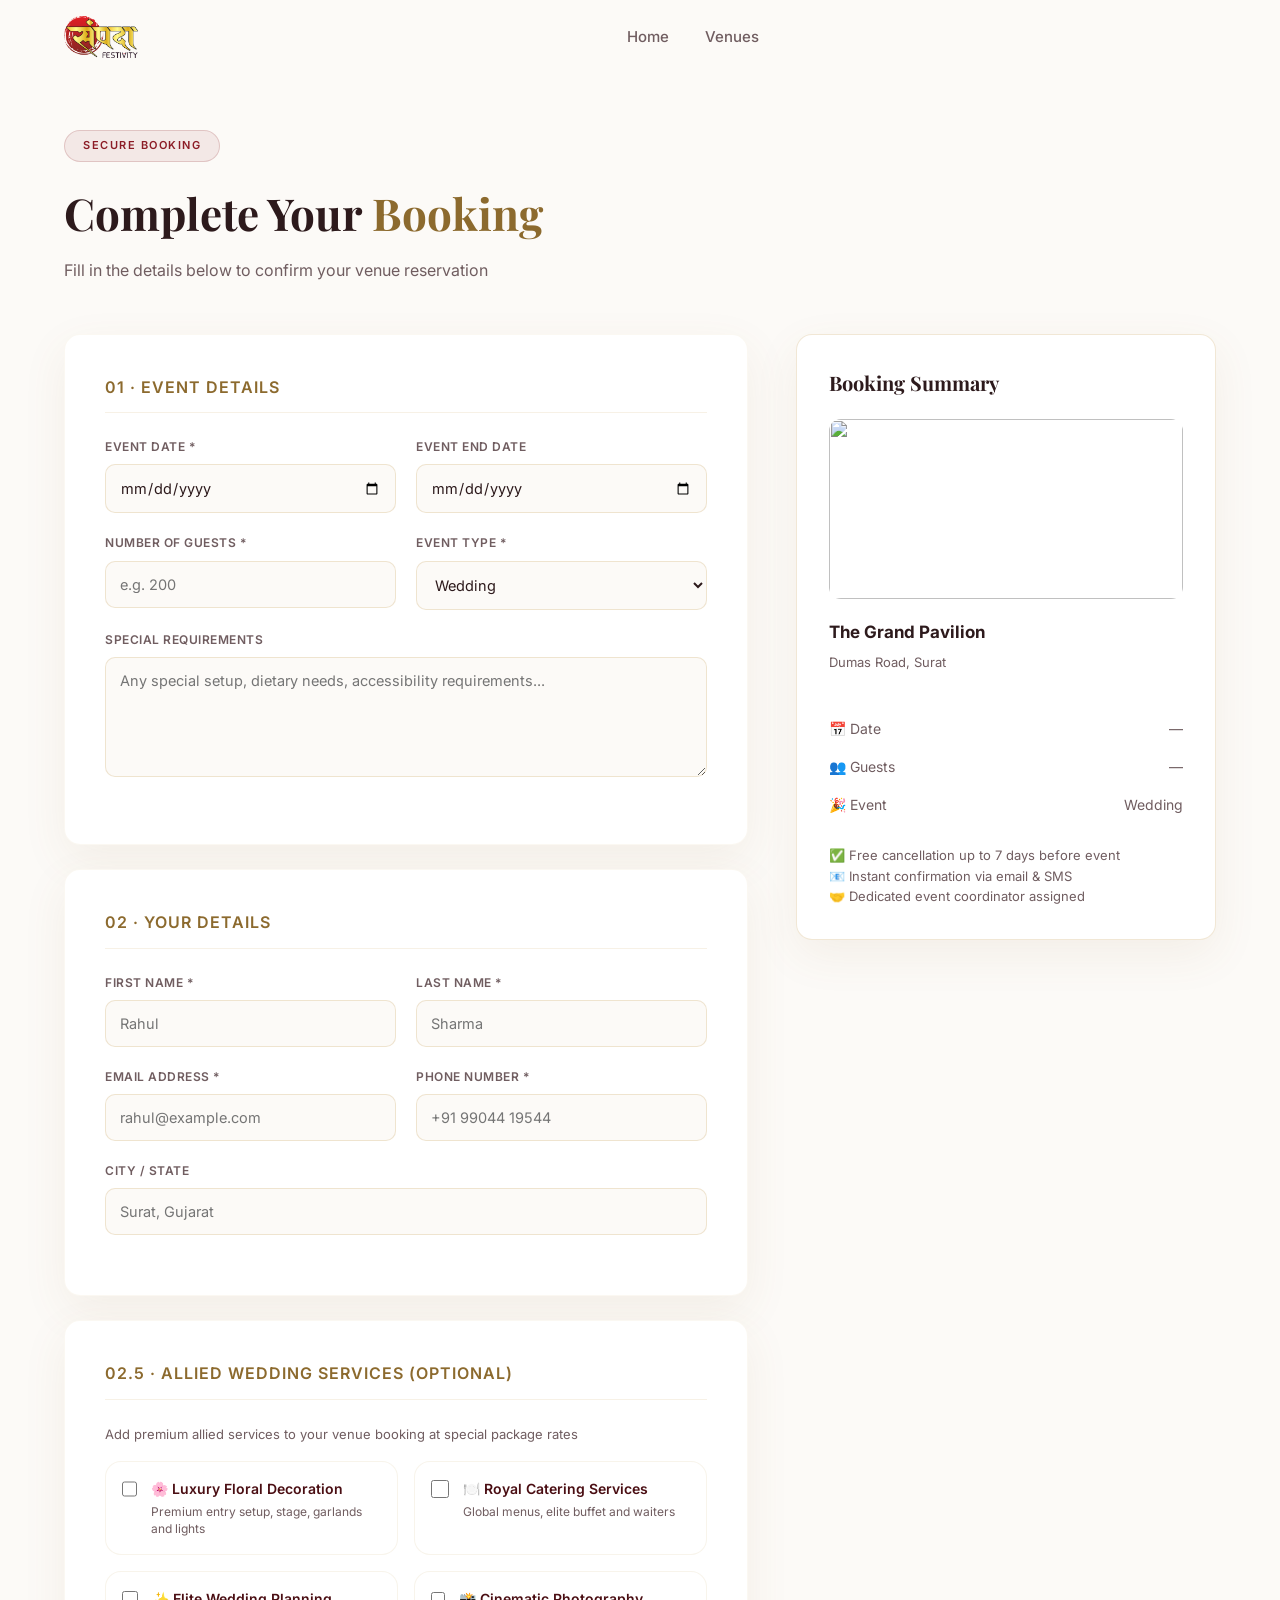
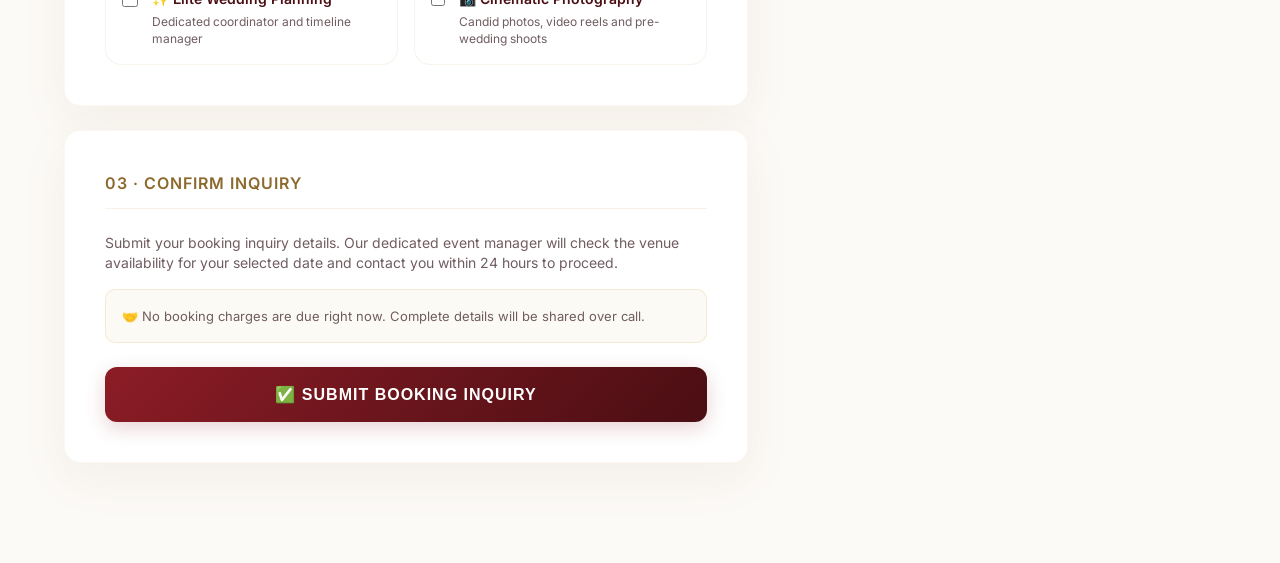
==== commit a5926fb6: "Completely remove price displays, calculators, payment options, and breakdowns to make the website h" ====
--- a/booking.html
+++ b/booking.html
@@ -106,7 +106,6 @@
               <div class="allied-opt-details">
                 <span class="allied-opt-title">🌸 Luxury Floral Decoration</span>
                 <span class="allied-opt-desc">Premium entry setup, stage, garlands and lights</span>
-                <span class="allied-opt-price">+ ₹80,000</span>
               </div>
             </label>
             <label class="allied-opt-card">
@@ -114,7 +113,6 @@
               <div class="allied-opt-details">
                 <span class="allied-opt-title">🍽️ Royal Catering Services</span>
                 <span class="allied-opt-desc">Global menus, elite buffet and waiters</span>
-                <span class="allied-opt-price">+ ₹1,200 / plate</span>
               </div>
             </label>
             <label class="allied-opt-card">
@@ -122,7 +120,6 @@
               <div class="allied-opt-details">
                 <span class="allied-opt-title">✨ Elite Wedding Planning</span>
                 <span class="allied-opt-desc">Dedicated coordinator and timeline manager</span>
-                <span class="allied-opt-price">+ ₹40,000</span>
               </div>
             </label>
             <label class="allied-opt-card">
@@ -130,48 +127,20 @@
               <div class="allied-opt-details">
                 <span class="allied-opt-title">📸 Cinematic Photography</span>
                 <span class="allied-opt-desc">Candid photos, video reels and pre-wedding shoots</span>
-                <span class="allied-opt-price">+ ₹60,000</span>
-              </div>
-            </label>
-          </div>
-        </div>
-
-        <!-- Step 3: Payment -->
+              </div>
+            </label>
+          </div>
+        </div>
+
+        <!-- Step 3: Inquiry Submission -->
         <div class="booking-form-card">
-          <div class="form-section-title">03 · Payment Method</div>
-          <div class="payment-methods">
-            <div class="pay-method active" onclick="selectPay(this)">💳 Credit/Debit Card</div>
-            <div class="pay-method" onclick="selectPay(this)">🏦 Net Banking</div>
-            <div class="pay-method" onclick="selectPay(this)">📱 UPI</div>
-            <div class="pay-method" onclick="selectPay(this)">💰 Pay at Venue</div>
-          </div>
-          <div id="cardFields">
-            <div class="form-group">
-              <label>Card Number</label>
-              <input type="text" placeholder="1234 5678 9012 3456" maxlength="19" id="cardNum" oninput="formatCard(this)"/>
-            </div>
-            <div class="form-row">
-              <div class="form-group">
-                <label>Expiry Date</label>
-                <input type="text" placeholder="MM/YY" maxlength="5"/>
-              </div>
-              <div class="form-group">
-                <label>CVV</label>
-                <input type="password" placeholder="•••" maxlength="3"/>
-              </div>
-            </div>
-            <div class="form-group">
-              <label>Cardholder Name</label>
-              <input type="text" placeholder="As on card"/>
-            </div>
-          </div>
-
-          <div style="background:rgba(201,168,76,.06);border:1px solid rgba(201,168,76,.2);border-radius:10px;padding:16px;margin-top:16px;font-size:13px;color:var(--text-muted);">
-            🔒 Your payment is encrypted with 256-bit SSL security. We never store card details.
-          </div>
-
+          <div class="form-section-title">03 · Confirm Inquiry</div>
+          <p style="font-size:14px;color:var(--text-muted);margin-bottom:16px;line-height:1.4;">Submit your booking inquiry details. Our dedicated event manager will check the venue availability for your selected date and contact you within 24 hours to proceed.</p>
+          <div style="background:rgba(201,168,76,.06);border:1px solid rgba(201,168,76,.2);border-radius:10px;padding:16px;font-size:13px;color:var(--text-muted);">
+            🤝 No booking charges are due right now. Complete details will be shared over call.
+          </div>
           <button class="btn btn-primary btn-full" style="margin-top:24px;border:none;cursor:pointer;font-size:16px;padding:18px;" onclick="submitBooking()">
-            ✅ Confirm Booking
+            ✅ Submit Booking Inquiry
           </button>
         </div>
       </div>
@@ -190,12 +159,7 @@
             <div class="price-row"><span>🎉 Event</span><span id="summaryType">—</span></div>
           </div>
 
-          <div class="price-breakdown" style="margin-top:16px;">
-            <div class="price-row"><span>Venue Hire</span><span id="sumBase">₹—</span></div>
-            <div class="price-row"><span>Service (5%)</span><span id="sumService">₹—</span></div>
-            <div class="price-row"><span>GST (18%)</span><span id="sumGST">₹—</span></div>
-            <div class="price-row total"><span>Total Payable</span><span id="sumTotal">₹—</span></div>
-          </div>
+
 
           <div style="margin-top:20px;font-size:13px;color:var(--text-muted);line-height:1.6;">
             ✅ Free cancellation up to 7 days before event<br/>
@@ -248,43 +212,11 @@
 document.getElementById('summaryType').textContent = document.getElementById('eventType').value || '—';
 
 function updateAlliedPrices() {
-  const guests = parseInt(document.getElementById('guestCount').value) || 200;
-  
-  let currentAdd = 0;
-  if(document.getElementById('addDecor')?.checked) currentAdd += 80000;
-  if(document.getElementById('addCatering')?.checked) currentAdd += (1200 * guests);
-  if(document.getElementById('addPlanning')?.checked) currentAdd += 40000;
-  if(document.getElementById('addPhoto')?.checked) currentAdd += 60000;
-  
-  alliedCost = currentAdd;
-  
-  const base = price + alliedCost;
-  const service = Math.round(base * .05);
-  const gst = Math.round(base * .18);
-  finalPayable = base + service + gst;
-  
-  document.getElementById('sumBase').textContent = fmt(price);
-  if(alliedCost > 0) {
-    document.getElementById('sumBase').innerHTML = `${fmt(price)} <span style="font-size:12px;color:var(--gold);font-weight:600;display:block;margin-top:4px;">(+ ${fmt(alliedCost)} Services)</span>`;
-  }
-  document.getElementById('sumService').textContent = fmt(service);
-  document.getElementById('sumGST').textContent = fmt(gst);
-  document.getElementById('sumTotal').textContent = fmt(finalPayable);
+  // Prices not shown
 }
 
 // Initial calculation
 updateAlliedPrices();
-
-function selectPay(el){
-  document.querySelectorAll('.pay-method').forEach(e => e.classList.remove('active'));
-  el.classList.add('active');
-  document.getElementById('cardFields').style.display =
-    el.textContent.includes('Card') ? 'block' : 'none';
-}
-
-function formatCard(el){
-  el.value = el.value.replace(/\D/g,'').replace(/(.{4})/g,'$1 ').trim().slice(0,19);
-}
 
 function submitBooking(){
   const required = ['eventDate','guestCount','firstName','email','phone'];
@@ -303,14 +235,12 @@
     type: document.getElementById('eventType').value,
     name: document.getElementById('firstName').value + ' ' + (document.getElementById('lastName').value||''),
     email: document.getElementById('email').value,
-    total: fmt(finalPayable)
+    total: 'Inquiry Submitted'
   };
   sessionStorage.setItem('confirmData', JSON.stringify(finalData));
   location.href = 'confirmation.html';
 }
 
-window.selectPay = selectPay;
-window.formatCard = formatCard;
 window.submitBooking = submitBooking;
 window.updateAlliedPrices = updateAlliedPrices;
 </script>
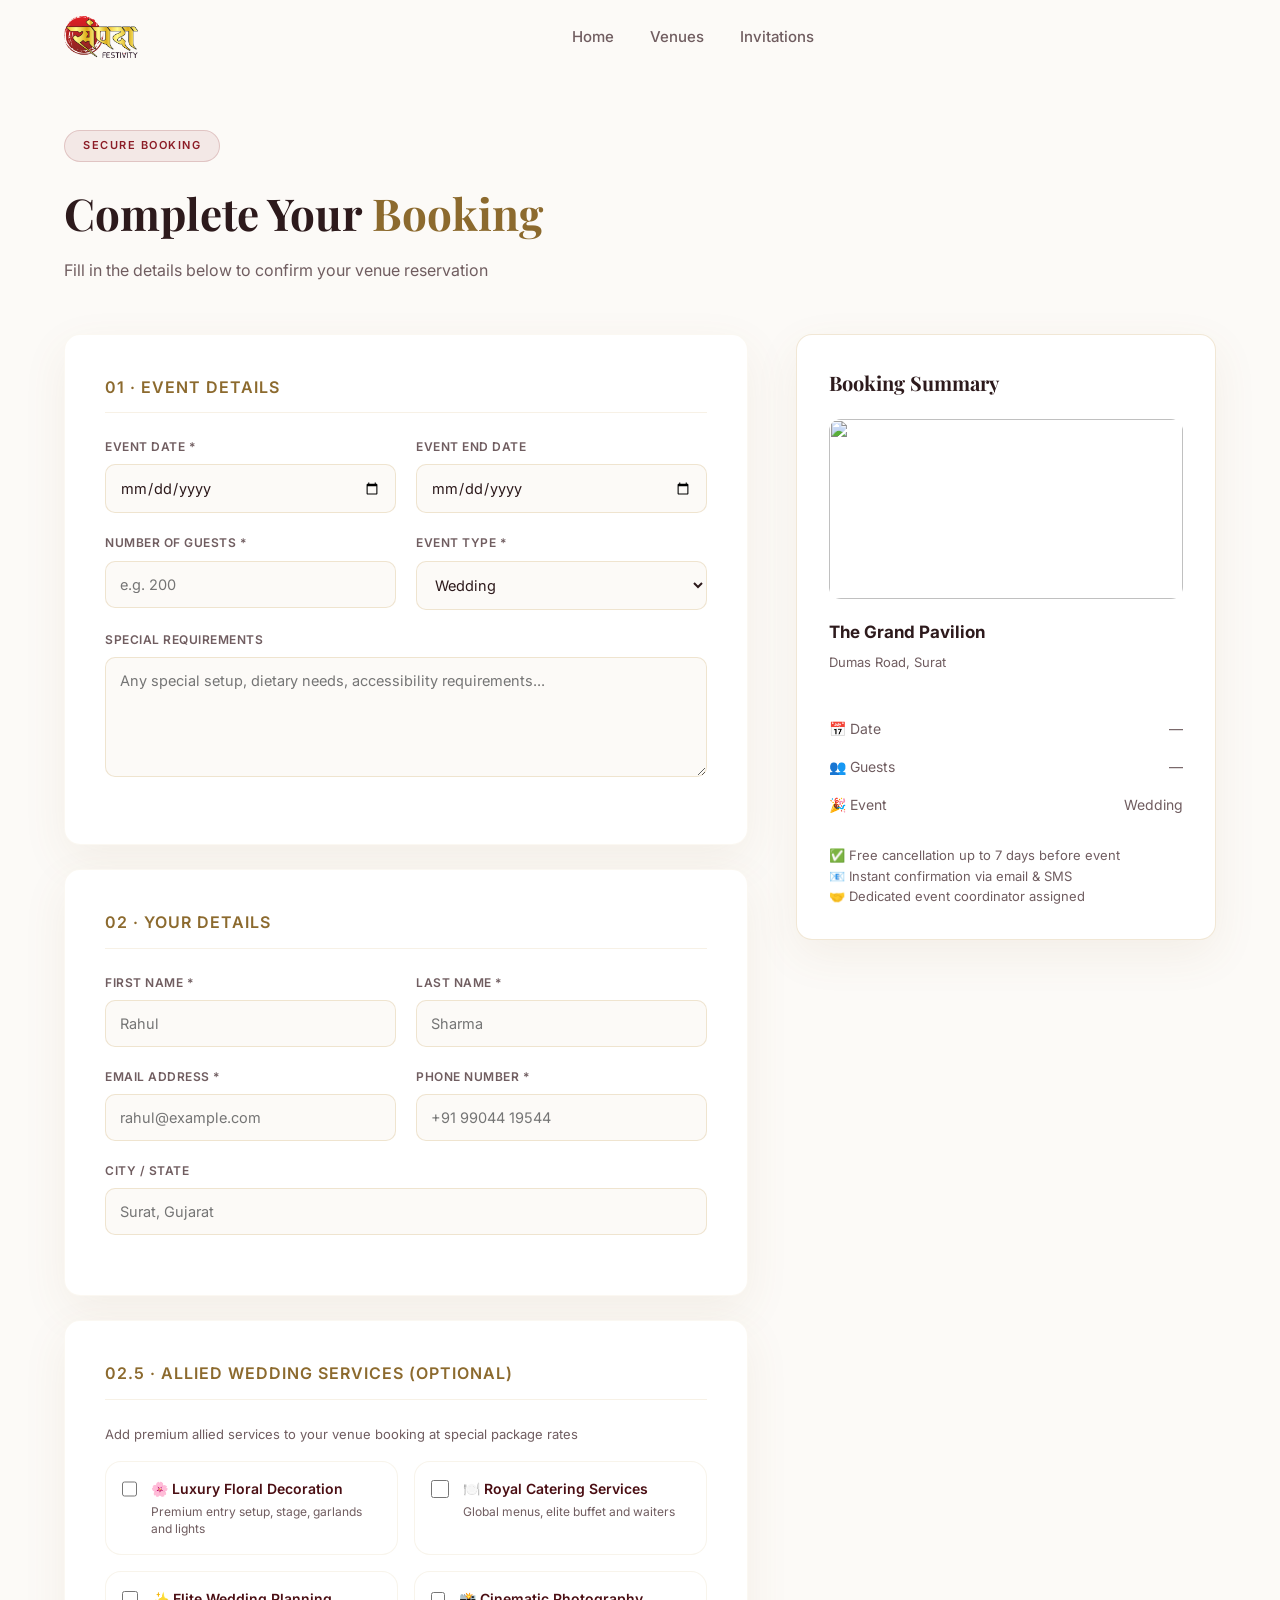
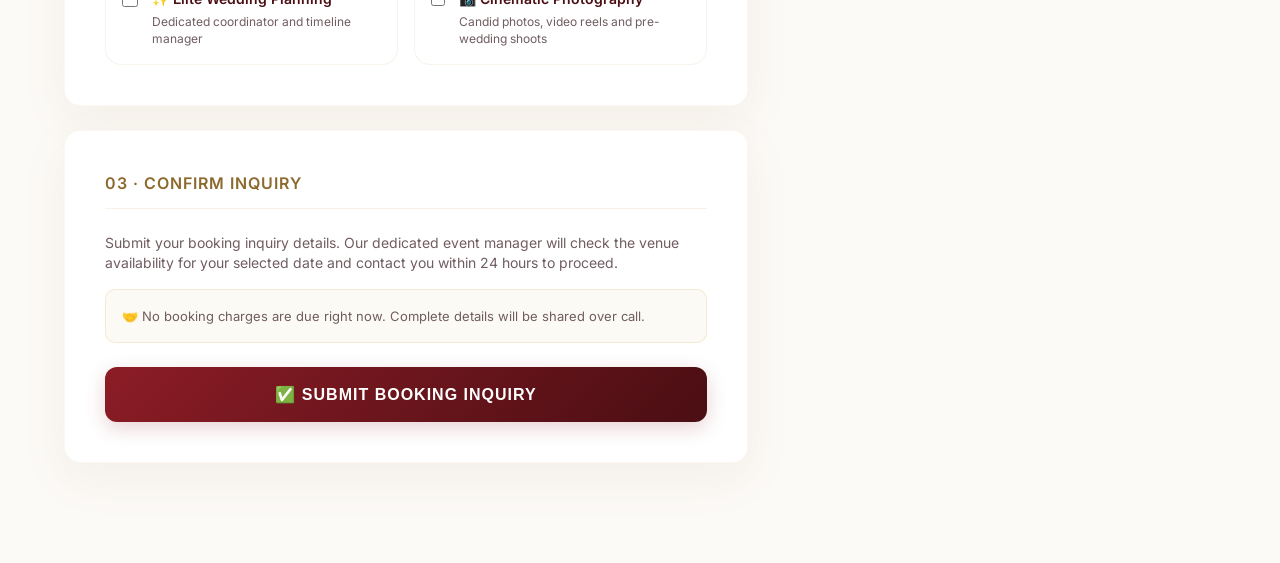
==== commit 14cd0a5d: "feat: add premium Wedding Invitation Card Designs page with live interactive e-card customizer and d" ====
--- a/booking.html
+++ b/booking.html
@@ -17,6 +17,7 @@
     <ul class="nav-links">
       <li><a href="index.html">Home</a></li>
       <li><a href="venues.html">Venues</a></li>
+      <li><a href="invitations.html">Invitations</a></li>
     </ul>
     <button class="hamburger" id="hamburger">&#9776;</button>
   </div>
--- a/css/style.css
+++ b/css/style.css
@@ -1829,3 +1829,803 @@
     gap: 12px;
   }
 }
+
+/* ==========================================
+   ===== WEDDING CARD DESIGNS SECTION ======
+   ========================================== */
+
+/* Page Header & Tabs */
+.page-header {
+  background: linear-gradient(135deg, var(--dark) 0%, var(--crimson-dark) 100%);
+  padding: 140px 0 80px;
+  text-align: center;
+  position: relative;
+  border-bottom: 2px solid var(--gold);
+}
+.page-header h1 {
+  font-family: 'Playfair Display', serif;
+  font-size: clamp(32px, 5vw, 48px);
+  color: var(--white);
+  margin-top: 10px;
+}
+.page-header p {
+  color: rgba(255,255,255,0.8);
+  font-size: 16px;
+  max-width: 600px;
+  margin: 15px auto 0;
+}
+
+/* Tabs */
+.tabs-wrapper {
+  display: flex;
+  justify-content: center;
+  margin-top: -30px;
+  position: relative;
+  z-index: 10;
+  margin-bottom: 40px;
+}
+.tabs-inner {
+  background: var(--white);
+  padding: 8px;
+  border-radius: 50px;
+  box-shadow: 0 10px 30px rgba(140, 106, 46, 0.12);
+  display: flex;
+  border: 1px solid rgba(197,160,89,0.2);
+}
+.tab-btn {
+  padding: 14px 28px;
+  border-radius: 50px;
+  border: none;
+  background: transparent;
+  font-family: 'Inter', sans-serif;
+  font-weight: 600;
+  font-size: 14px;
+  color: var(--text-muted);
+  cursor: pointer;
+  transition: all 0.3s cubic-bezier(0.16, 1, 0.3, 1);
+  display: flex;
+  align-items: center;
+  gap: 8px;
+}
+.tab-btn.active {
+  background: linear-gradient(135deg, var(--crimson) 0%, var(--crimson-dark) 100%);
+  color: var(--white);
+  box-shadow: 0 4px 15px rgba(140, 28, 38, 0.25);
+}
+.tab-btn:hover:not(.active) {
+  color: var(--crimson);
+  background: rgba(140,28,38,0.04);
+}
+
+.tab-pane {
+  display: none;
+}
+.tab-pane.active {
+  display: block;
+}
+
+/* Invitation Search & Filter Bar */
+.invites-filters-bar {
+  background: var(--bg-secondary);
+  border-top: 1px solid rgba(197, 160, 89, 0.15);
+  border-bottom: 1px solid rgba(197, 160, 89, 0.15);
+  padding: 24px 0;
+  margin-bottom: 40px;
+}
+.invites-filters-inner {
+  display: flex;
+  flex-wrap: wrap;
+  gap: 16px;
+  align-items: center;
+  justify-content: space-between;
+}
+.filter-search-box {
+  flex: 1;
+  min-width: 250px;
+  position: relative;
+}
+.filter-search-box input {
+  width: 100%;
+  padding: 14px 20px 14px 44px;
+  border-radius: 30px;
+  border: 1px solid rgba(197,160,89,0.3);
+  outline: none;
+  font-family: 'Inter', sans-serif;
+  font-size: 14px;
+  background: var(--white);
+  transition: all 0.3s;
+}
+.filter-search-box input:focus {
+  border-color: var(--crimson);
+  box-shadow: 0 0 10px rgba(140, 28, 38, 0.1);
+}
+.filter-search-box::before {
+  content: '🔍';
+  position: absolute;
+  left: 18px;
+  top: 50%;
+  transform: translateY(-50%);
+  font-size: 14px;
+  color: var(--text-muted);
+}
+.filter-select {
+  padding: 14px 24px;
+  border-radius: 30px;
+  border: 1px solid rgba(197,160,89,0.3);
+  background: var(--white);
+  font-family: 'Inter', sans-serif;
+  font-size: 14px;
+  font-weight: 500;
+  color: var(--text);
+  outline: none;
+  cursor: pointer;
+  transition: all 0.3s;
+}
+.filter-select:focus {
+  border-color: var(--crimson);
+}
+
+/* Card Grid Styles */
+.invitations-grid {
+  display: grid;
+  grid-template-columns: repeat(auto-fill, minmax(280px, 1fr));
+  gap: 32px;
+  margin-bottom: 80px;
+}
+
+/* Custom Card Component */
+.invite-card {
+  background: var(--white);
+  border-radius: var(--radius);
+  overflow: hidden;
+  border: var(--border-light);
+  box-shadow: var(--shadow);
+  transition: all 0.4s cubic-bezier(0.16, 1, 0.3, 1);
+  display: flex;
+  flex-direction: column;
+}
+.invite-card:hover {
+  transform: translateY(-8px);
+  border-color: rgba(140, 28, 38, 0.25);
+  box-shadow: var(--shadow-hover);
+}
+.invite-card-img {
+  position: relative;
+  height: 280px;
+  overflow: hidden;
+}
+.invite-card-img img {
+  width: 100%;
+  height: 100%;
+  object-fit: cover;
+  transition: transform 0.6s cubic-bezier(0.16, 1, 0.3, 1);
+}
+.invite-card:hover .invite-card-img img {
+  transform: scale(1.06);
+}
+.invite-card-badge {
+  position: absolute;
+  top: 14px;
+  left: 14px;
+  background: linear-gradient(135deg, var(--gold) 0%, var(--gold-dark) 100%);
+  color: var(--white);
+  padding: 6px 14px;
+  border-radius: 50px;
+  font-size: 10px;
+  font-weight: 700;
+  text-transform: uppercase;
+  letter-spacing: 1px;
+}
+.invite-card-fav {
+  position: absolute;
+  top: 14px;
+  right: 14px;
+  background: rgba(255, 255, 255, 0.85);
+  width: 38px;
+  height: 38px;
+  border-radius: 50%;
+  display: flex;
+  align-items: center;
+  justify-content: center;
+  cursor: pointer;
+  font-size: 16px;
+  transition: all 0.3s;
+  box-shadow: 0 4px 10px rgba(0,0,0,0.08);
+}
+.invite-card-fav:hover {
+  background: var(--white);
+  transform: scale(1.1);
+}
+.invite-card-fav.active {
+  background: var(--crimson-light);
+  color: red;
+}
+.invite-card-content {
+  padding: 24px;
+  display: flex;
+  flex-direction: column;
+  flex-grow: 1;
+}
+.invite-card-type-tag {
+  font-size: 11px;
+  font-weight: 700;
+  text-transform: uppercase;
+  color: var(--crimson);
+  letter-spacing: 1px;
+  margin-bottom: 8px;
+}
+.invite-card h3 {
+  font-family: 'Playfair Display', serif;
+  font-size: 18px;
+  font-weight: 600;
+  color: var(--text);
+  margin-bottom: 8px;
+  line-height: 1.3;
+}
+.invite-card p.desc {
+  font-size: 13px;
+  color: var(--text-muted);
+  margin-bottom: 16px;
+  line-height: 1.5;
+  flex-grow: 1;
+}
+.invite-tags {
+  display: flex;
+  flex-wrap: wrap;
+  gap: 6px;
+  margin-bottom: 18px;
+}
+.invite-tag {
+  background: var(--crimson-light);
+  color: var(--crimson-dark);
+  font-size: 10px;
+  font-weight: 600;
+  padding: 4px 10px;
+  border-radius: 4px;
+  border: 1px solid rgba(140, 28, 38, 0.08);
+}
+.invite-card-footer {
+  display: flex;
+  align-items: center;
+  justify-content: space-between;
+  border-top: 1px solid rgba(197, 160, 89, 0.1);
+  padding-top: 16px;
+  margin-top: auto;
+}
+.invite-price-box {
+  display: flex;
+  flex-direction: column;
+}
+.invite-price {
+  font-family: 'Playfair Display', serif;
+  font-size: 20px;
+  color: var(--crimson);
+  font-weight: 700;
+}
+.invite-price span {
+  font-size: 11px;
+  color: var(--text-muted);
+  font-family: 'Inter', sans-serif;
+  font-weight: 500;
+}
+.invite-min-order {
+  font-size: 11px;
+  color: var(--text-muted);
+  margin-top: 2px;
+}
+
+/* Elegant Details Modal */
+.modal-overlay {
+  position: fixed;
+  inset: 0;
+  background: rgba(31, 17, 19, 0.6);
+  backdrop-filter: blur(8px);
+  z-index: 2000;
+  display: flex;
+  align-items: center;
+  justify-content: center;
+  padding: 24px;
+  opacity: 0;
+  pointer-events: none;
+  transition: opacity 0.4s ease;
+}
+.modal-overlay.active {
+  opacity: 1;
+  pointer-events: auto;
+}
+.modal-container {
+  background: var(--bg-primary);
+  width: 100%;
+  max-width: 950px;
+  max-height: 90vh;
+  border-radius: var(--radius);
+  border: 1px solid var(--gold);
+  box-shadow: 0 25px 80px rgba(0,0,0,0.3);
+  overflow-y: auto;
+  position: relative;
+  transform: translateY(30px) scale(0.95);
+  transition: all 0.4s cubic-bezier(0.16, 1, 0.3, 1);
+  display: flex;
+  flex-direction: column;
+}
+.modal-overlay.active .modal-container {
+  transform: translateY(0) scale(1);
+}
+.close-modal {
+  position: absolute;
+  top: 20px;
+  right: 20px;
+  width: 40px;
+  height: 40px;
+  border-radius: 50%;
+  background: var(--white);
+  border: 1px solid rgba(197,160,89,0.2);
+  font-size: 20px;
+  color: var(--text);
+  display: flex;
+  align-items: center;
+  justify-content: center;
+  cursor: pointer;
+  z-index: 10;
+  transition: all 0.3s;
+}
+.close-modal:hover {
+  background: var(--crimson);
+  color: var(--white);
+  transform: rotate(90deg);
+}
+
+.modal-content-grid {
+  display: grid;
+  grid-template-columns: 1.2fr 1fr;
+  gap: 40px;
+  padding: 40px;
+}
+.modal-left {
+  display: flex;
+  flex-direction: column;
+  gap: 20px;
+}
+.modal-gallery-main {
+  height: 380px;
+  border-radius: var(--radius);
+  overflow: hidden;
+  border: 1px solid rgba(197,160,89,0.15);
+}
+.modal-gallery-main img {
+  width: 100%;
+  height: 100%;
+  object-fit: cover;
+}
+.modal-gallery-thumbs {
+  display: flex;
+  gap: 12px;
+}
+.modal-thumb {
+  width: 80px;
+  height: 80px;
+  border-radius: 10px;
+  overflow: hidden;
+  border: 2px solid transparent;
+  cursor: pointer;
+  transition: all 0.3s;
+}
+.modal-thumb.active, .modal-thumb:hover {
+  border-color: var(--crimson);
+  transform: scale(1.05);
+}
+.modal-thumb img {
+  width: 100%;
+  height: 100%;
+  object-fit: cover;
+}
+
+.modal-right {
+  display: flex;
+  flex-direction: column;
+}
+.modal-right h2 {
+  font-family: 'Playfair Display', serif;
+  font-size: 28px;
+  color: var(--text);
+  margin-bottom: 8px;
+}
+.modal-rating-row {
+  display: flex;
+  align-items: center;
+  gap: 8px;
+  font-size: 14px;
+  margin-bottom: 20px;
+}
+.modal-price-row {
+  background: var(--crimson-light);
+  border: 1px solid rgba(140,28,38,0.06);
+  padding: 16px 24px;
+  border-radius: 12px;
+  margin-bottom: 24px;
+}
+.modal-price-large {
+  font-family: 'Playfair Display', serif;
+  font-size: 28px;
+  color: var(--crimson);
+  font-weight: 700;
+}
+.modal-price-large span {
+  font-size: 12px;
+  color: var(--text-muted);
+  font-family: 'Inter', sans-serif;
+}
+.modal-right p.desc {
+  font-size: 14px;
+  color: var(--text-muted);
+  line-height: 1.6;
+  margin-bottom: 24px;
+}
+
+.modal-specs-title {
+  font-size: 13px;
+  font-weight: 700;
+  text-transform: uppercase;
+  letter-spacing: 1px;
+  color: var(--crimson-dark);
+  margin-bottom: 12px;
+}
+.modal-specs-list {
+  display: flex;
+  flex-direction: column;
+  gap: 8px;
+  margin-bottom: 30px;
+}
+.modal-spec-item {
+  display: flex;
+  justify-content: space-between;
+  font-size: 13.5px;
+  border-bottom: 1px dashed rgba(197,160,89,0.15);
+  padding-bottom: 6px;
+}
+.modal-spec-label {
+  color: var(--text-muted);
+}
+.modal-spec-val {
+  font-weight: 600;
+  color: var(--text);
+}
+
+/* Modal Enquiry Form */
+.modal-form {
+  margin-top: auto;
+}
+.modal-form-title {
+  font-family: 'Playfair Display', serif;
+  font-size: 18px;
+  margin-bottom: 12px;
+}
+.modal-form-row {
+  display: grid;
+  grid-template-columns: 1fr 1fr;
+  gap: 12px;
+  margin-bottom: 12px;
+}
+.modal-form input, .modal-form select {
+  width: 100%;
+  padding: 10px 14px;
+  border-radius: 8px;
+  border: 1px solid rgba(197,160,89,0.3);
+  font-family: 'Inter', sans-serif;
+  font-size: 13px;
+  outline: none;
+}
+.modal-form input:focus, .modal-form select:focus {
+  border-color: var(--crimson);
+}
+.modal-form .btn-submit {
+  width: 100%;
+  background: linear-gradient(135deg, var(--crimson) 0%, var(--crimson-dark) 100%);
+  color: var(--white);
+  border: none;
+  padding: 12px;
+  border-radius: 8px;
+  font-weight: 600;
+  font-size: 13.5px;
+  cursor: pointer;
+  transition: all 0.3s;
+}
+.modal-form .btn-submit:hover {
+  background: var(--gold-dark);
+  box-shadow: 0 4px 15px rgba(140,28,38,0.2);
+}
+
+/* ==========================================
+   ===== LIVE E-CARD BUILDER / CUSTOMIZER =====
+   ========================================== */
+.customizer-layout {
+  display: grid;
+  grid-template-columns: 1fr 1.2fr;
+  gap: 40px;
+  margin-bottom: 80px;
+  background: var(--white);
+  border-radius: var(--radius);
+  border: var(--border-light);
+  box-shadow: var(--shadow);
+  padding: 40px;
+}
+
+.customizer-panel {
+  display: flex;
+  flex-direction: column;
+}
+.customizer-panel h3 {
+  font-family: 'Playfair Display', serif;
+  font-size: 24px;
+  margin-bottom: 8px;
+}
+.customizer-panel p.subtitle {
+  font-size: 14px;
+  color: var(--text-muted);
+  margin-bottom: 28px;
+}
+.control-group {
+  margin-bottom: 20px;
+}
+.control-group label {
+  display: block;
+  font-size: 12px;
+  font-weight: 700;
+  text-transform: uppercase;
+  letter-spacing: 0.8px;
+  color: var(--text-muted);
+  margin-bottom: 8px;
+}
+.control-group input, .control-group select {
+  width: 100%;
+  padding: 12px 16px;
+  border-radius: 8px;
+  border: 1px solid rgba(197,160,89,0.3);
+  font-family: 'Inter', sans-serif;
+  font-size: 14px;
+  outline: none;
+}
+.control-group input:focus, .control-group select:focus {
+  border-color: var(--crimson);
+}
+.color-options {
+  display: flex;
+  gap: 12px;
+}
+.color-pill {
+  width: 36px;
+  height: 36px;
+  border-radius: 50%;
+  border: 2px solid transparent;
+  cursor: pointer;
+  transition: all 0.3s;
+  position: relative;
+}
+.color-pill.active {
+  border-color: var(--crimson);
+  transform: scale(1.1);
+}
+.color-pill::after {
+  content: '✓';
+  position: absolute;
+  inset: 0;
+  display: flex;
+  align-items: center;
+  justify-content: center;
+  color: var(--white);
+  font-weight: bold;
+  font-size: 13px;
+  opacity: 0;
+}
+.color-pill.active::after {
+  opacity: 1;
+}
+
+/* Preview Screen Container */
+.preview-container {
+  display: flex;
+  align-items: center;
+  justify-content: center;
+  background: var(--bg-secondary);
+  border-radius: var(--radius);
+  padding: 30px;
+  border: 1px dashed rgba(197,160,89,0.4);
+  position: relative;
+}
+.live-invite-card {
+  width: 100%;
+  max-width: 360px;
+  height: 520px;
+  border-radius: 12px;
+  box-shadow: 0 15px 35px rgba(0,0,0,0.18);
+  position: relative;
+  overflow: hidden;
+  padding: 36px;
+  display: flex;
+  flex-direction: column;
+  align-items: center;
+  justify-content: space-between;
+  text-align: center;
+  transition: all 0.5s cubic-bezier(0.16, 1, 0.3, 1);
+}
+
+/* Floral Borders for Card Preview */
+.card-border-frame {
+  position: absolute;
+  inset: 16px;
+  border: 2px solid;
+  pointer-events: none;
+  transition: border-color 0.4s;
+}
+.card-border-frame::before {
+  content: '';
+  position: absolute;
+  inset: 4px;
+  border: 1px solid;
+  opacity: 0.6;
+}
+.card-corner-decor {
+  position: absolute;
+  width: 24px;
+  height: 24px;
+  border: 3px solid;
+  pointer-events: none;
+  transition: border-color 0.4s;
+}
+.corner-tl { top: 10px; left: 10px; border-right: none; border-bottom: none; }
+.corner-tr { top: 10px; right: 10px; border-left: none; border-bottom: none; }
+.corner-bl { bottom: 10px; left: 10px; border-right: none; border-top: none; }
+.corner-br { bottom: 10px; right: 10px; border-left: none; border-top: none; }
+
+/* Text styles inside card preview */
+.card-intro {
+  font-size: 11px;
+  font-weight: 600;
+  letter-spacing: 2px;
+  text-transform: uppercase;
+  margin-top: 15px;
+}
+.card-couple {
+  display: flex;
+  flex-direction: column;
+  align-items: center;
+  gap: 4px;
+  margin: auto 0;
+}
+.card-name {
+  font-size: 34px;
+  line-height: 1.1;
+  font-weight: 400;
+}
+.card-amp {
+  font-size: 24px;
+  font-family: 'Playfair Display', serif;
+  font-style: italic;
+  margin: 6px 0;
+}
+.card-details-box {
+  display: flex;
+  flex-direction: column;
+  align-items: center;
+  gap: 8px;
+  margin-bottom: 15px;
+}
+.card-req {
+  font-size: 10px;
+  font-weight: 500;
+  text-transform: uppercase;
+  letter-spacing: 1px;
+}
+.card-date {
+  font-size: 13px;
+  font-weight: 600;
+  letter-spacing: 1px;
+  border-top: 1px solid;
+  border-bottom: 1px solid;
+  padding: 4px 12px;
+  margin: 4px 0;
+}
+.card-venue {
+  font-size: 12px;
+  font-weight: 500;
+  line-height: 1.4;
+  max-width: 220px;
+}
+
+/* Color Scheme Settings for Live Card Preview */
+.theme-crimson-gold {
+  background: radial-gradient(circle, var(--crimson) 0%, var(--crimson-dark) 100%);
+  color: var(--gold-light);
+}
+.theme-crimson-gold .card-border-frame,
+.theme-crimson-gold .card-border-frame::before,
+.theme-crimson-gold .card-corner-decor,
+.theme-crimson-gold .card-date {
+  border-color: var(--gold);
+}
+.theme-crimson-gold .card-amp,
+.theme-crimson-gold .card-req {
+  color: var(--gold);
+}
+
+.theme-pastel-peach {
+  background: radial-gradient(circle, #FFFDFB 0%, #F5ECE9 100%);
+  color: #5C4A48;
+}
+.theme-pastel-peach .card-border-frame,
+.theme-pastel-peach .card-border-frame::before,
+.theme-pastel-peach .card-corner-decor,
+.theme-pastel-peach .card-date {
+  border-color: var(--crimson);
+}
+.theme-pastel-peach .card-amp,
+.theme-pastel-peach .card-req,
+.theme-pastel-peach .card-intro {
+  color: var(--crimson);
+}
+
+.theme-royal-navy {
+  background: radial-gradient(circle, #1F2E3D 0%, #0F1722 100%);
+  color: var(--gold-light);
+}
+.theme-royal-navy .card-border-frame,
+.theme-royal-navy .card-border-frame::before,
+.theme-royal-navy .card-corner-decor,
+.theme-royal-navy .card-date {
+  border-color: var(--gold);
+}
+.theme-royal-navy .card-amp,
+.theme-royal-navy .card-req {
+  color: var(--gold);
+}
+
+.theme-forest-gold {
+  background: radial-gradient(circle, #1F3025 0%, #101A14 100%);
+  color: var(--gold-light);
+}
+.theme-forest-gold .card-border-frame,
+.theme-forest-gold .card-border-frame::before,
+.theme-forest-gold .card-corner-decor,
+.theme-forest-gold .card-date {
+  border-color: var(--gold);
+}
+.theme-forest-gold .card-amp,
+.theme-forest-gold .card-req {
+  color: var(--gold);
+}
+
+/* Typography styles inside Card Preview based on Selection */
+.font-script .card-name {
+  font-family: 'Playfair Display', serif; /* Script Font Fallback */
+  font-style: italic;
+  font-size: 38px;
+}
+.font-royal .card-name {
+  font-family: 'Playfair Display', serif;
+  font-weight: 700;
+  text-transform: uppercase;
+  letter-spacing: 2px;
+}
+.font-modern .card-name {
+  font-family: 'Inter', sans-serif;
+  font-weight: 300;
+  letter-spacing: 4px;
+}
+
+/* Responsive Customizer */
+@media (max-width: 900px) {
+  .customizer-layout {
+    grid-template-columns: 1fr;
+    gap: 32px;
+    padding: 24px;
+  }
+  .modal-content-grid {
+    grid-template-columns: 1fr;
+    gap: 24px;
+    padding: 24px;
+  }
+  .modal-gallery-main {
+    height: 250px;
+  }
+}
+
